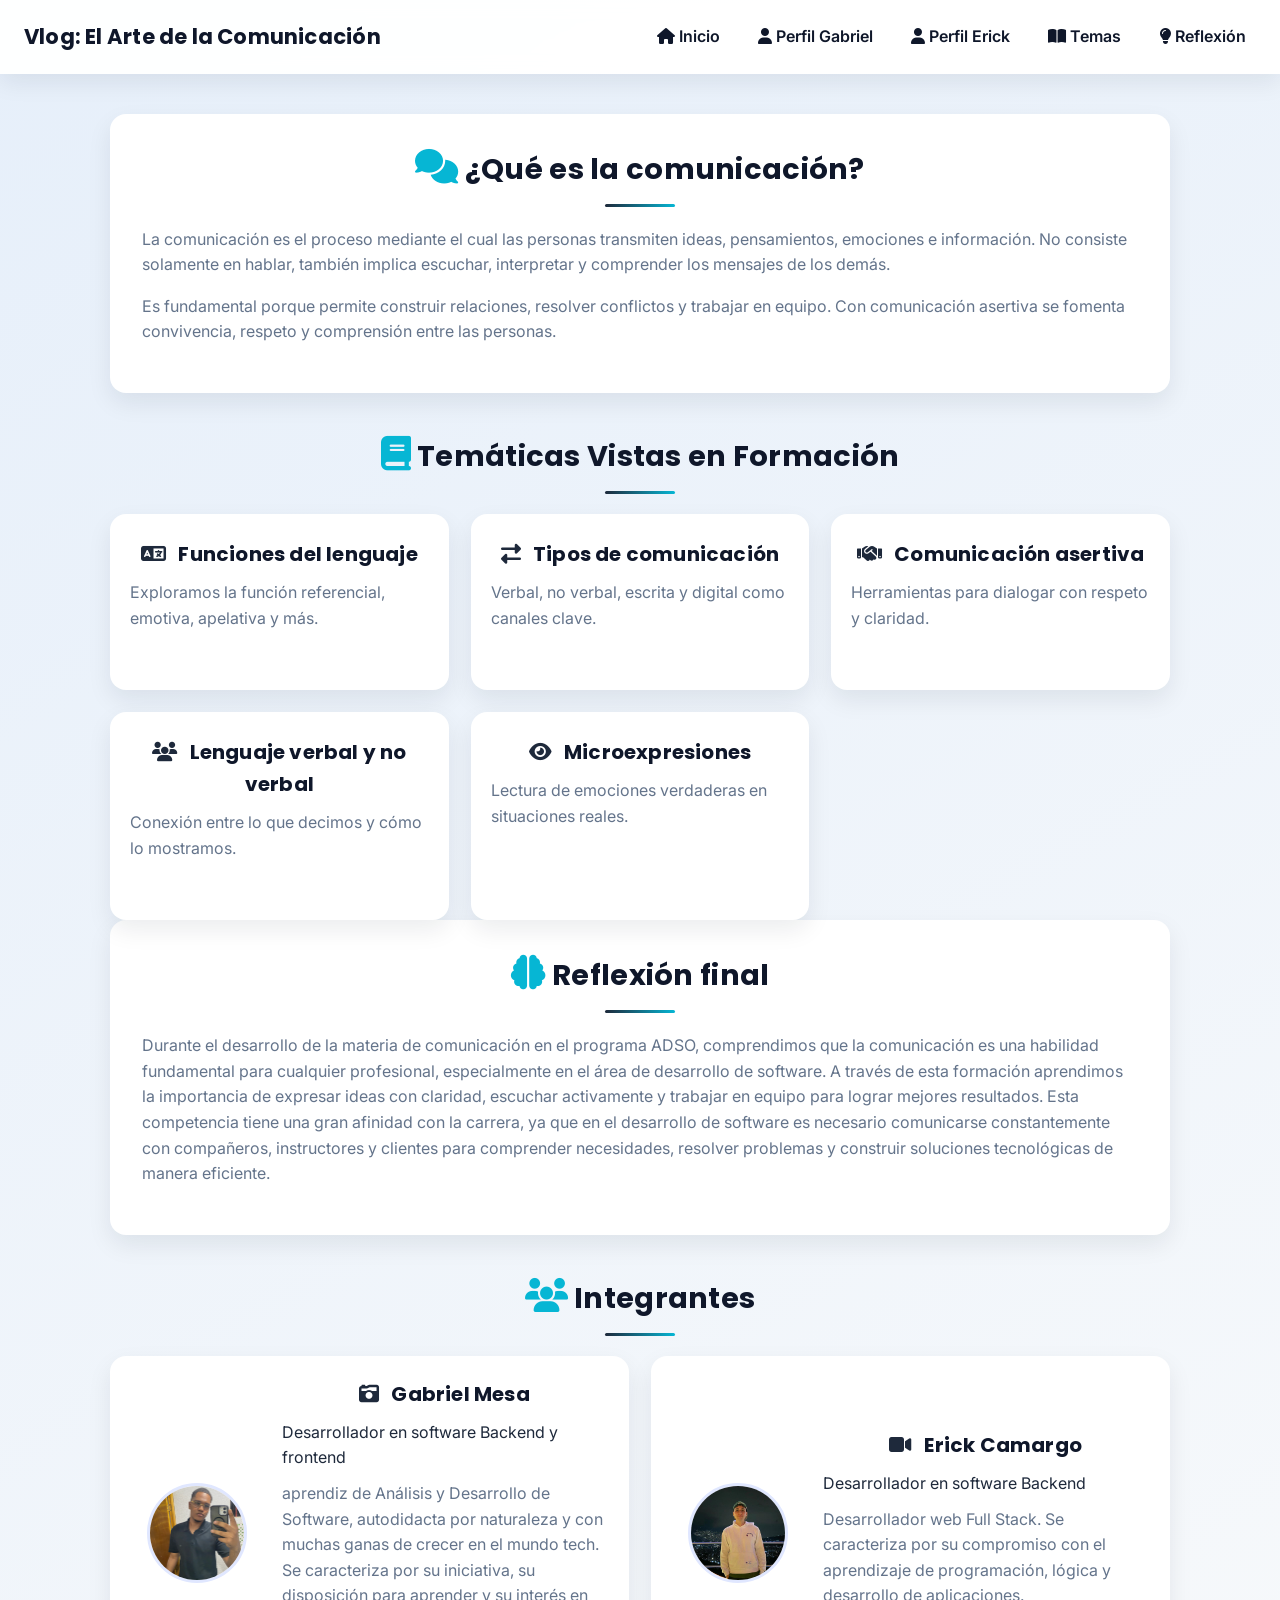
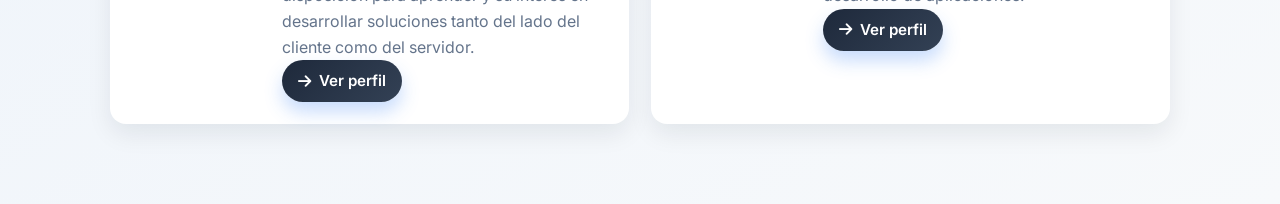
==== index.html @ c6891785 "Subida inicial del proyecto" ====
<!DOCTYPE html>
<html lang="es">

<head>
  <meta charset="UTF-8" />
  <meta name="viewport" content="width=device-width, initial-scale=1.0" />
  <title>Vlog - El Arte de la Comunicación</title>
  <link rel="stylesheet" href="https://cdnjs.cloudflare.com/ajax/libs/font-awesome/6.5.0/css/all.min.css" integrity="sha512-1VJm5kJHVw8+LL+1ZiowH++4df5uVBXxEehumOhv1Vd4iRAHWY8MklND6U9G5mcbaiYpJZwciMJw7Z4xJbeyrg==" crossorigin="anonymous" referrerpolicy="no-referrer" />
  <link rel="stylesheet" href="style.css" />
</head>

<body>
  <header>
    <h1>Vlog: El Arte de la Comunicación</h1>
    <div class="menu-icon" onclick="toggleMenu()">☰</div>
    <nav id="menu">
      <a href="index.html"><i class="fas fa-home"></i> Inicio</a>
      <a href="gabriel.html"><i class="fas fa-user"></i> Perfil Gabriel</a>
      <a href="erick.html"><i class="fas fa-user"></i> Perfil Erick</a>
      <a href="#temas"><i class="fas fa-book-open"></i> Temas</a>
      <a href="#reto"><i class="fas fa-lightbulb"></i> Reflexión</a>
    </nav>
  </header>
  <div id="menuOverlay" class="menu-overlay" onclick="closeMenu()" hidden></div>

  <main>
    <section class="section intro" id="intro">
      <article class="section-card">
        <h2 class="section-title"><i class="fas fa-comments"></i> ¿Qué es la comunicación?</h2>
        <p>
          La comunicación es el proceso mediante el cual las personas transmiten ideas,
          pensamientos, emociones e información. No consiste solamente en hablar,
          también implica escuchar, interpretar y comprender los mensajes de los demás.
        </p>
        <p>
          Es fundamental porque permite construir relaciones, resolver conflictos y
          trabajar en equipo. Con comunicación asertiva se fomenta convivencia, respeto
          y comprensión entre las personas.
        </p>
      </article>
    </section>

    <section class="section" id="temas">
      <h2 class="section-title"><i class="fas fa-book"></i> Temáticas Vistas en Formación</h2>
      <div class="grid-3">
        <article class="card">
          <h3><i class="fas fa-language"></i> Funciones del lenguaje</h3>
          <p class="text">Exploramos la función referencial, emotiva, apelativa y más.</p>
        </article>
        <article class="card">
          <h3><i class="fas fa-exchange-alt"></i> Tipos de comunicación</h3>
          <p class="text">Verbal, no verbal, escrita y digital como canales clave.</p>
        </article>
        <article class="card">
          <h3><i class="fas fa-handshake"></i> Comunicación asertiva</h3>
          <p class="text">Herramientas para dialogar con respeto y claridad.</p>
        </article>
        <article class="card">
          <h3><i class="fas fa-users"></i> Lenguaje verbal y no verbal</h3>
          <p class="text">Conexión entre lo que decimos y cómo lo mostramos.</p>
        </article>
        <article class="card">
          <h3><i class="fas fa-eye"></i> Microexpresiones</h3>
          <p class="text">Lectura de emociones verdaderas en situaciones reales.</p>
        </article>
      </div>
    </section>

    <section class="section" id="reto">
      <article class="section-card">
        <h2 class="section-title"><i class="fas fa-brain"></i> Reflexión final</h2>
        <p>
          Durante el desarrollo de la materia de comunicación en el programa ADSO, comprendimos que la comunicación es una habilidad fundamental para cualquier profesional, especialmente en el área de desarrollo de software. A través de esta formación aprendimos la importancia de expresar ideas con claridad, escuchar activamente y trabajar en equipo para lograr mejores resultados. Esta competencia tiene una gran afinidad con la carrera, ya que en el desarrollo de software es necesario comunicarse constantemente con compañeros, instructores y clientes para comprender necesidades, resolver problemas y construir soluciones tecnológicas de manera eficiente.   
        </p>
      </article>
    </section>

    <section class="section" id="integrantes">
      <h2 class="section-title"><i class="fas fa-users"></i> Integrantes</h2>
      <div class="grid-3">
        <article class="card profile-card">
          <img src="gabriel.jpg" alt="Gabriel Mesa" />
          <div class="info">
            <h3><i class="fas fa-camera-retro"></i> Gabriel Mesa</h3>
            <p class="role">Desarrollador en software Backend y frontend</p>
            <p>aprendiz de Análisis y Desarrollo de Software, autodidacta por naturaleza y con muchas ganas de crecer en el mundo tech. Se caracteriza por su iniciativa, su disposición para aprender y su interés en desarrollar soluciones tanto del lado del cliente como del servidor.</p>
            <a href="gabriel.html" class="cta"><i class="fas fa-arrow-right"></i> Ver perfil</a>
          </div>
        </article>

        <article class="card profile-card">
          <img src="erick.jpeg" alt="Erick Camargo" />
          <div class="info">
            <h3><i class="fas fa-video"></i> Erick Camargo</h3>
            <p class="role">Desarrollador en software Backend</p>
            <p>Desarrollador web Full Stack. Se caracteriza por su compromiso con el aprendizaje de programación, lógica y desarrollo de aplicaciones.</p>
            <a href="erick.html" class="cta"><i class="fas fa-arrow-right"></i> Ver perfil</a>
          </div>
        </article>
      </div>
    </section>
  </main>

  <script src="script.js"></script>
</body>

</html>
---- style.css ----
/* Fuente global profesional */
@import url('https://fonts.googleapis.com/css2?family=Inter:wght@400;500;600;700&family=Poppins:wght@400;500;600;700&display=swap');

:root {
  --bg: #f8fafc;
  --panel: #ffffff;
  --dark: #0f172a;
  --muted: #64748b;
  --primary: #1e293b;
  --primary-2: #334155;
  --accent: #06b6d4;
  --shadow: 0 10px 25px rgba(15, 23, 42, 0.08);
  --radius: 16px;
}

* {
  box-sizing: border-box;
}

body {
  margin: 0;
  font-family: 'Inter', 'Segoe UI', sans-serif;
  background: linear-gradient(150deg, #e6effa 0%, #f7f9fb 100%);
  color: var(--dark);
  line-height: 1.6;
}

a {
  color: var(--primary);
  text-decoration: none;
}

h1, h2, h3, h4 {
  margin: 0 0 12px;
  font-family: 'Poppins', 'Segoe UI', sans-serif;
  text-align: center;
  letter-spacing: 0.01em;
  color: var(--dark);
}

h1 { font-size: clamp(1.7rem, 4vw, 2.2rem); }

h2 { font-size: clamp(1.45rem, 3.2vw, 1.8rem); }

h3 { font-size: clamp(1.2rem, 2.2vw, 1.5rem); }

.section-title i {
  color: var(--accent);
  font-size: 1.2em;
}

.card h3 i {
  color: var(--primary);
  margin-right: 8px;
}

.section-title::after {
  content: '';
  display: block;
  width: 70px;
  margin: 12px auto 0;
  height: 3px;
  background: linear-gradient(90deg, var(--primary), var(--accent));
  border-radius: 999px;
}

p {
  color: var(--muted);
  font-size: 1rem;
  margin: 0 0 1rem;
}

header {
  position: sticky;
  top: 0;
  z-index: 999;
  background: rgba(255, 255, 255, 0.96);
  backdrop-filter: blur(8px);
  box-shadow: 0 8px 24px rgba(16, 24, 40, 0.08);
  display: flex;
  align-items: center;
  justify-content: space-between;
  padding: 16px 24px;
}

header h1 {
  font-size: 1.32rem;
  font-weight: 700;
  margin: 0;
}

.menu-icon {
  font-size: 26px;
  cursor: pointer;
  display: none;
}

nav {
  display: flex;
  align-items: center;
  gap: 18px;
}

nav a {
  position: relative;
  padding: 8px 10px;
}

nav a::after {
  content: '';
  position: absolute;
  left: 0;
  bottom: -6px;
  width: 0;
  height: 2px;
  background: var(--primary);
  transition: width .25s;
}

nav a:hover::after {
  width: 100%;
}


nav a {
  font-weight: 600;
  color: var(--dark);
}

main {
  max-width: 1100px;
  margin: 0 auto;
  padding: 40px 20px 80px;
}

.section-card {
  background: var(--panel);
  border-radius: var(--radius);
  box-shadow: var(--shadow);
  padding: 32px;
  margin-bottom: 40px;
  transition: transform .28s ease, box-shadow .28s ease;
}

.section-card:hover {
  transform: translateY(-2px);
  box-shadow: 0 14px 32px rgba(15, 23, 42, 0.12);
}

.section-title {
  margin-bottom: 20px;
}

.grid-3 {
  display: grid;
  grid-template-columns: repeat(auto-fit, minmax(250px, 1fr));
  gap: 22px;
}

.card {
  background: var(--panel);
  border-radius: var(--radius);
  box-shadow: var(--shadow);
  padding: 24px 20px;
  transition: transform .28s ease, box-shadow .28s ease;
}

.card:hover {
  transform: translateY(-4px);
  box-shadow: 0 16px 36px rgba(15, 23, 42, 0.18);
}

.card img {
  width: 100px;
  height: 100px;
  object-fit: cover;
  border-radius: 50%;
  margin: 0 auto 14px;
  display: block;
  border: 3px solid #e0e7ff;
}

.card h3 {
  margin: 0 0 10px;
  font-size: 1.25rem;
}

.card .subtitle {
  color: var(--primary);
  font-weight: 600;
  margin-bottom: 10px;
}

.card .text {
  color: var(--muted);
  margin-bottom: 14px;
  min-height: 72px;
}

.card .cta {
  display: inline-flex;
  align-items: center;
  justify-content: center;
  gap: 8px;
  padding: 9px 16px;
  border-radius: 999px;
  color: #fff;
  background: linear-gradient(135deg, var(--primary), var(--primary-2));
  font-weight: 600;
  font-size: 0.95rem;
  box-shadow: 0 10px 18px rgba(59, 130, 246, 0.28);
}

.profile-card {
  display: grid;
  grid-template-columns: 130px 1fr;
  gap: 20px;
  background: var(--panel);
  border-radius: var(--radius);
  box-shadow: var(--shadow);
  padding: 22px;
  align-items: center;
}

.profile-card .info h3 {
  font-size: 1.25rem;
}

.profile-card .info .role {
  color: var(--primary);
  margin-bottom: 10px;
}

.profile-card .info p {
  color: var(--muted);
  margin: 0;
}

.btn {
  margin-top: 14px;
  padding: 10px 20px;
  background: linear-gradient(135deg, #4f46e5, #6366f1);
  color: #fff;
  border: 0;
  border-radius: 999px;
  cursor: pointer;
  font-weight: 700;
  letter-spacing: 0.02em;
}

.btn-secondary {
  background: #f3f4f6;
  color: #1f2937;
  border: 1px solid #e5e7eb;
}

@media (max-width: 780px) {
  header { padding: 14px 16px; }
  .profile-card { grid-template-columns: 1fr; text-align: center; }
  .profile-card .info { text-align: center; }

  .menu-icon { display: block; }

  nav {
    position: absolute;
    top: 64px;
    right: 16px;
    left: 16px;
    background: var(--panel);
    border-radius: 12px;
    box-shadow: 0 12px 28px rgba(15, 23, 42, 0.22);
    flex-direction: column;
    gap: 0;
    width: auto;
    max-width: none;
    display: none;
    z-index: 1000;
    padding: 10px 0;
  }

  nav.open {
    display: flex;
  }

  nav a {
    padding: 14px 18px;
    border-bottom: 1px solid #eef2ff;
  }

  nav a:last-child {
    border-bottom: none;
  }

  .menu-overlay {
    position: fixed;
    inset: 0;
    background: rgba(0,0,0,0.32);
    z-index: 900;
  }
}
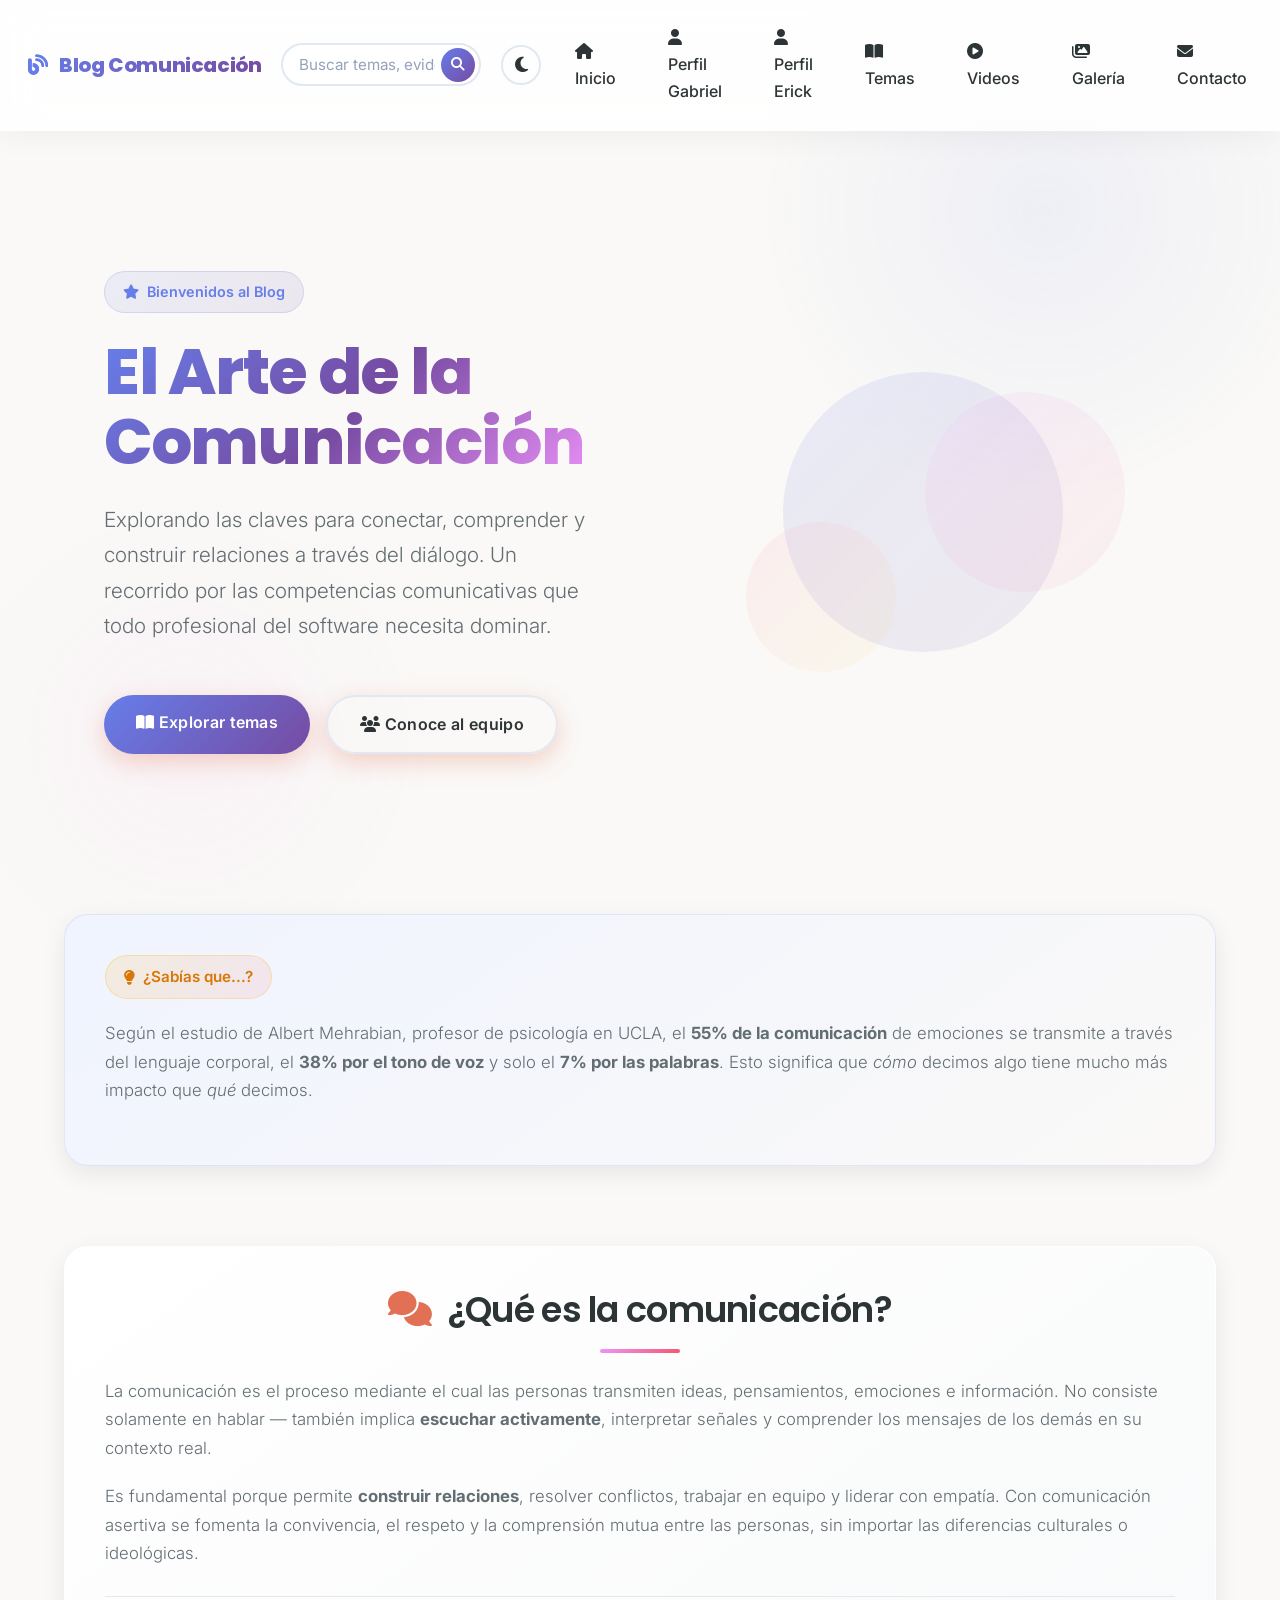
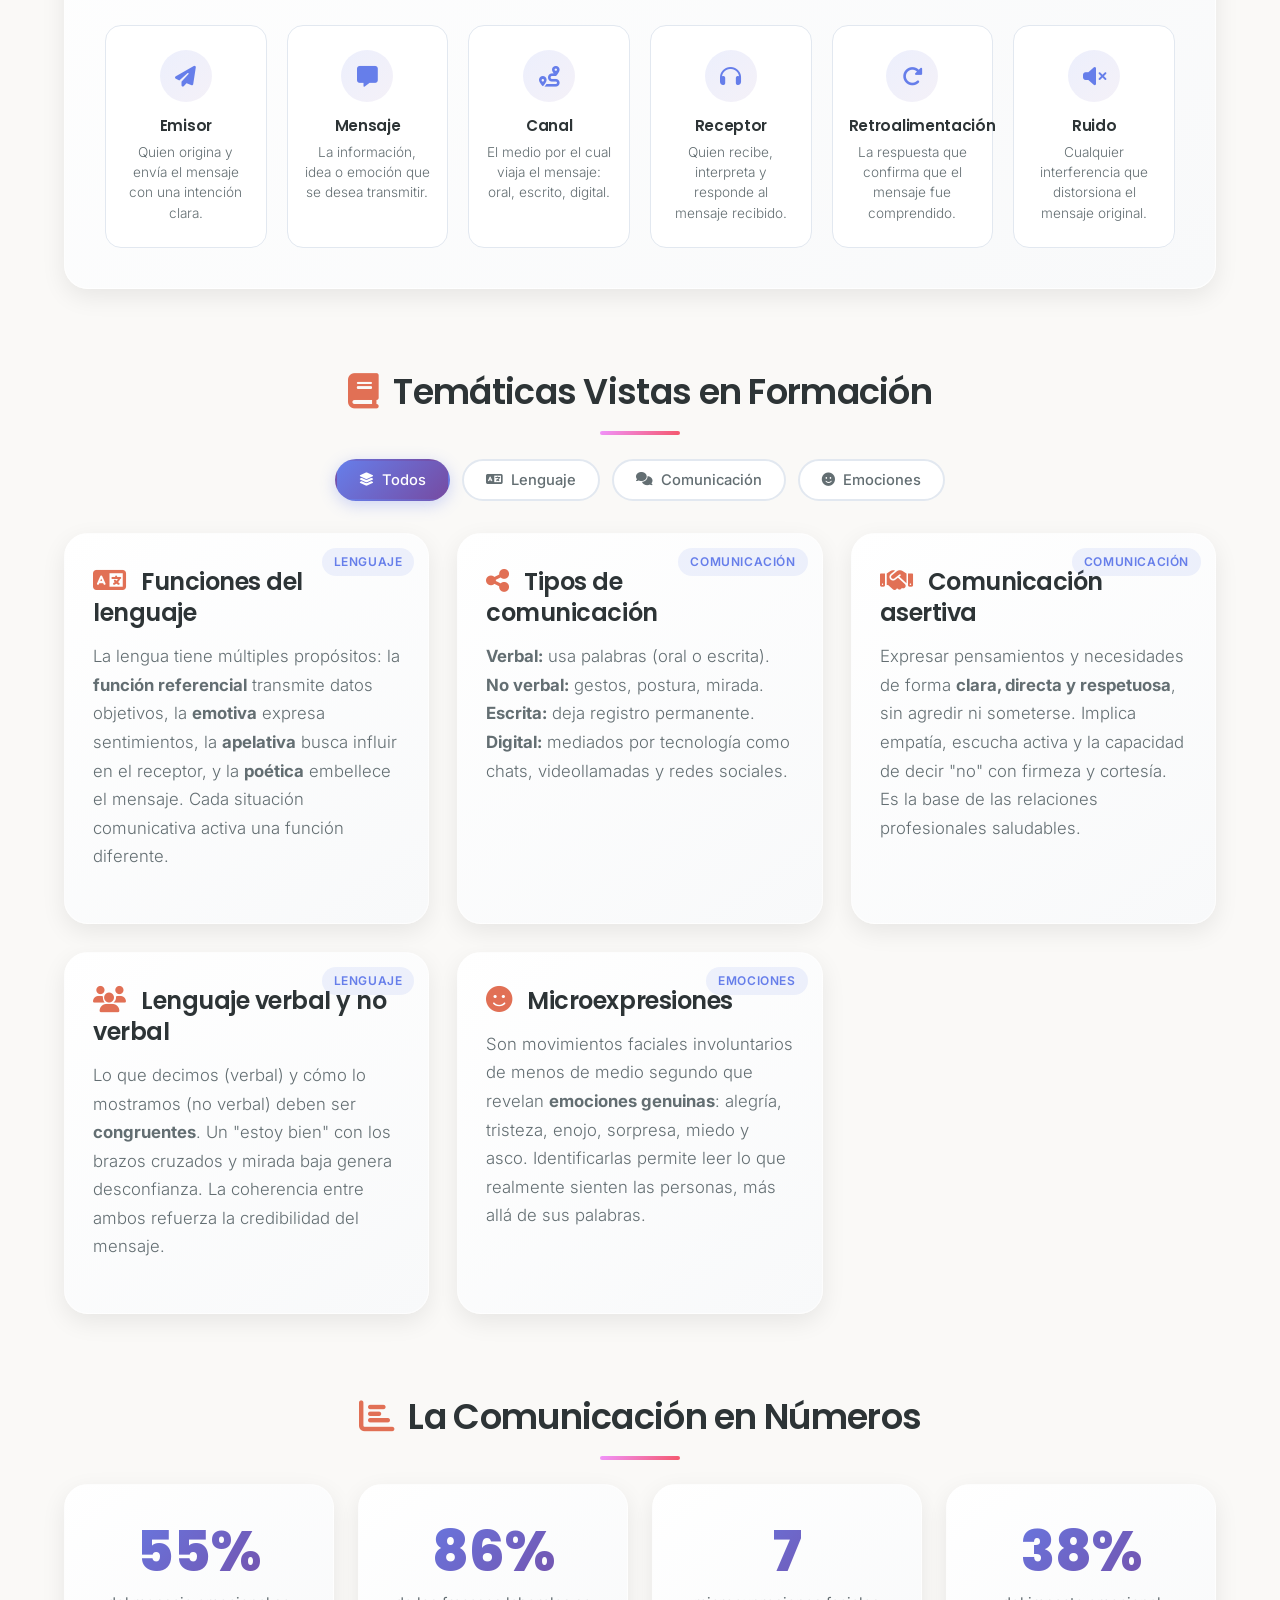
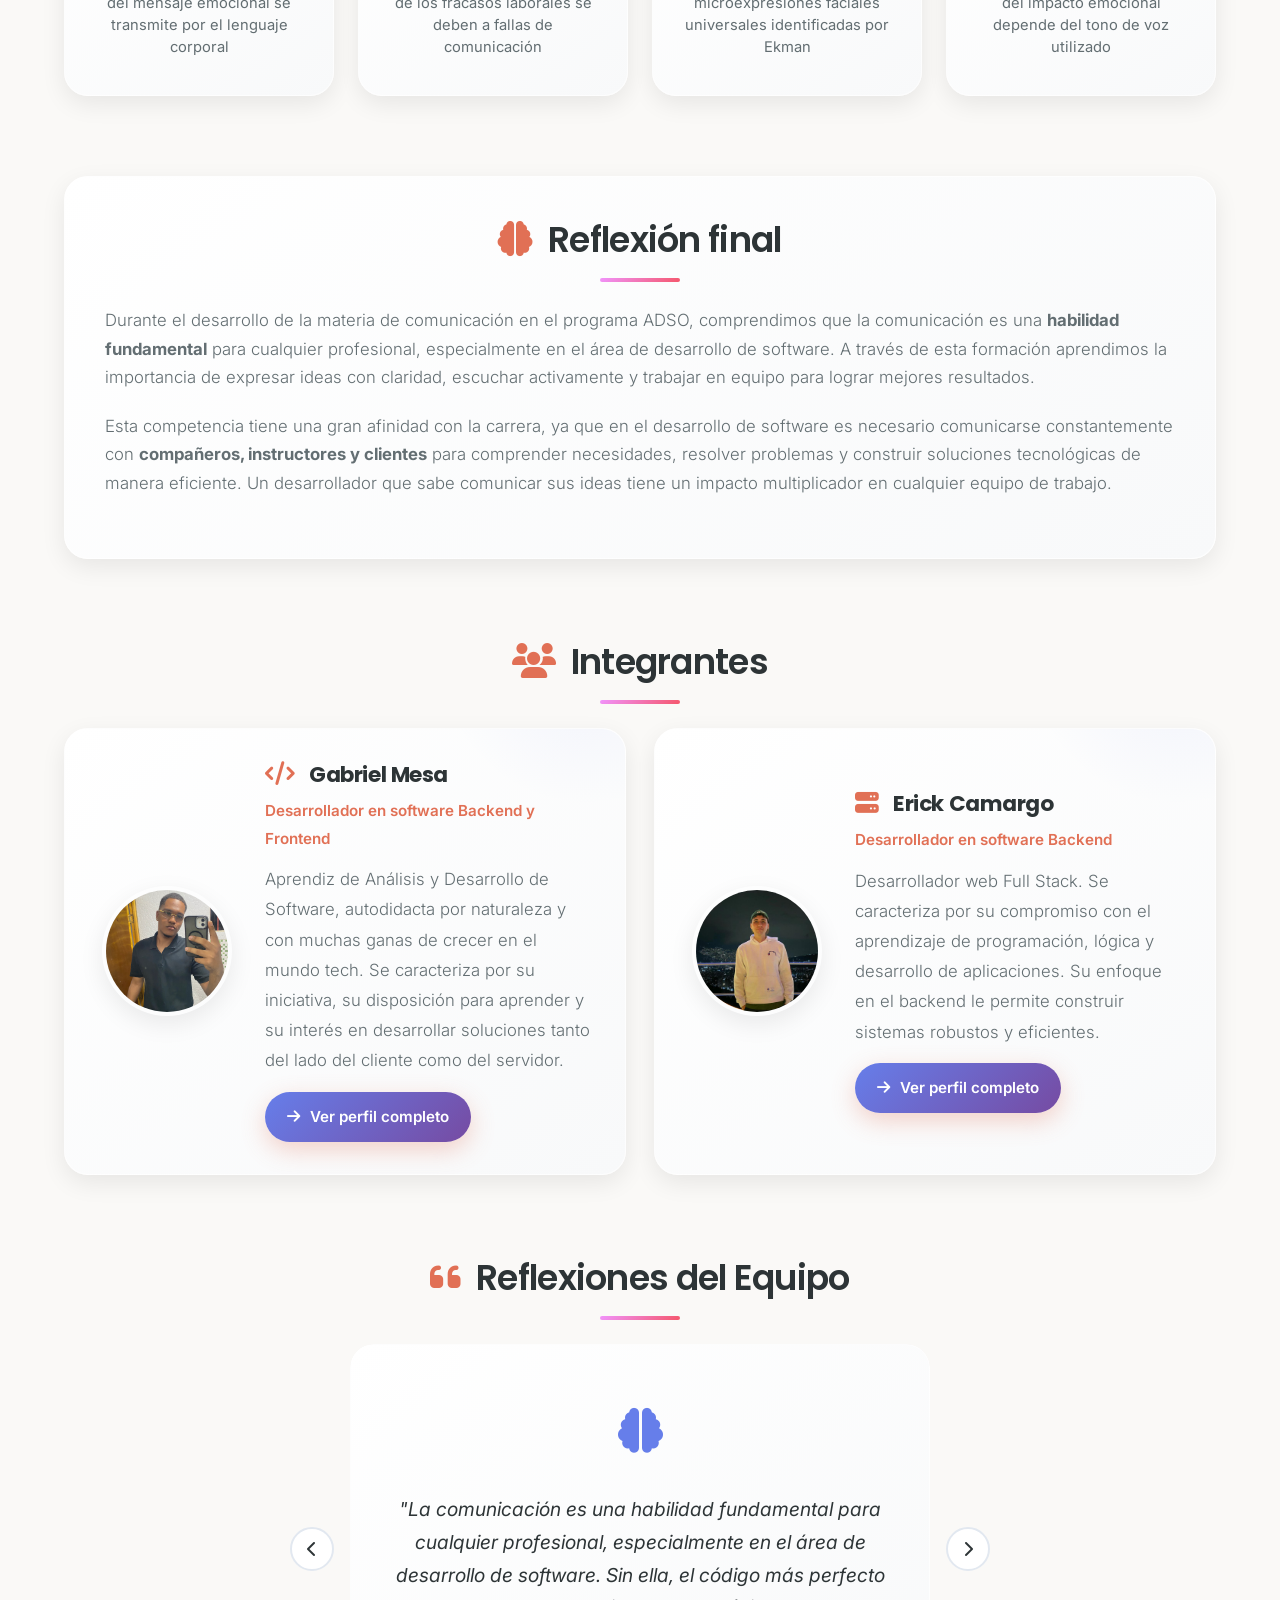
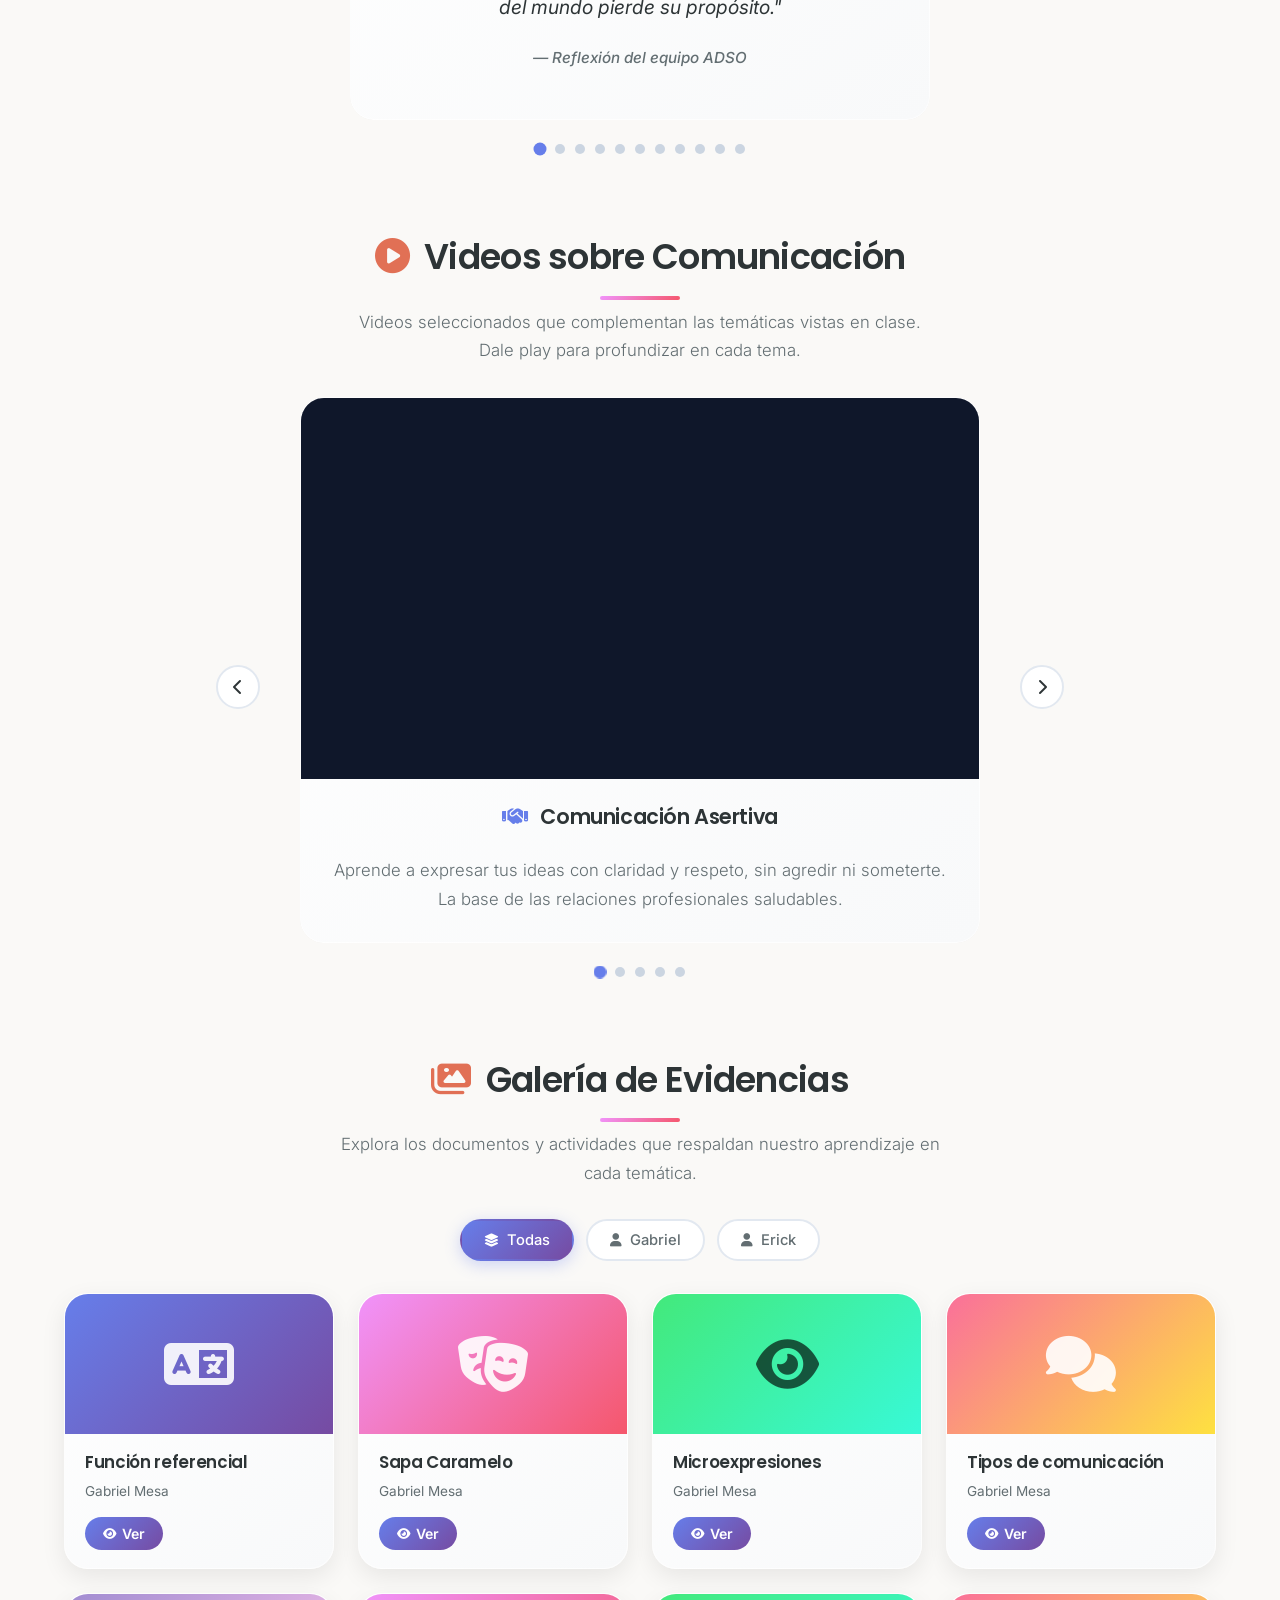
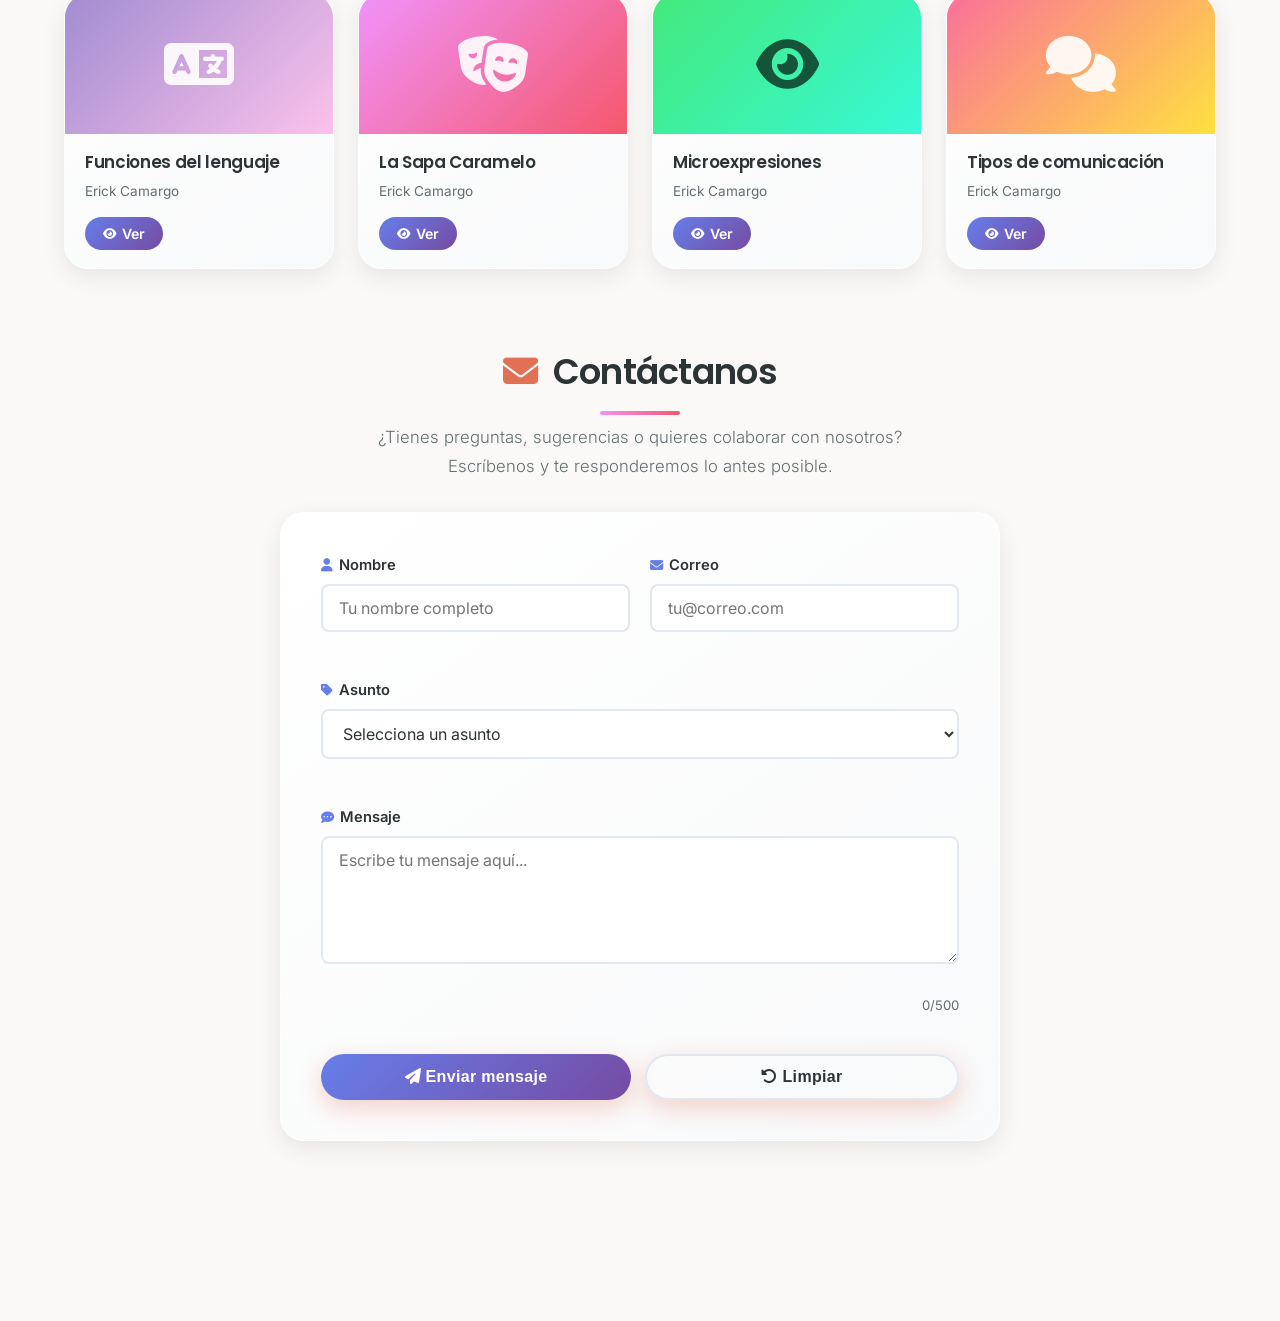
==== commit bc662c90: "Corregir rutas de PDFs sin espacios, ortografía de títulos e íconos Co-authored-by: Qwen-Coder <qwen" ====
--- a/index.html
+++ b/index.html
@@ -1,107 +1,522 @@
-<!DOCTYPE html>
-<html lang="es">
-
-<head>
-  <meta charset="UTF-8" />
-  <meta name="viewport" content="width=device-width, initial-scale=1.0" />
-  <title>Vlog - El Arte de la Comunicación</title>
-  <link rel="stylesheet" href="https://cdnjs.cloudflare.com/ajax/libs/font-awesome/6.5.0/css/all.min.css" integrity="sha512-1VJm5kJHVw8+LL+1ZiowH++4df5uVBXxEehumOhv1Vd4iRAHWY8MklND6U9G5mcbaiYpJZwciMJw7Z4xJbeyrg==" crossorigin="anonymous" referrerpolicy="no-referrer" />
-  <link rel="stylesheet" href="style.css" />
-</head>
-
-<body>
-  <header>
-    <h1>Vlog: El Arte de la Comunicación</h1>
-    <div class="menu-icon" onclick="toggleMenu()">☰</div>
-    <nav id="menu">
-      <a href="index.html"><i class="fas fa-home"></i> Inicio</a>
-      <a href="gabriel.html"><i class="fas fa-user"></i> Perfil Gabriel</a>
-      <a href="erick.html"><i class="fas fa-user"></i> Perfil Erick</a>
-      <a href="#temas"><i class="fas fa-book-open"></i> Temas</a>
-      <a href="#reto"><i class="fas fa-lightbulb"></i> Reflexión</a>
-    </nav>
-  </header>
-  <div id="menuOverlay" class="menu-overlay" onclick="closeMenu()" hidden></div>
-
-  <main>
-    <section class="section intro" id="intro">
-      <article class="section-card">
-        <h2 class="section-title"><i class="fas fa-comments"></i> ¿Qué es la comunicación?</h2>
-        <p>
-          La comunicación es el proceso mediante el cual las personas transmiten ideas,
-          pensamientos, emociones e información. No consiste solamente en hablar,
-          también implica escuchar, interpretar y comprender los mensajes de los demás.
-        </p>
-        <p>
-          Es fundamental porque permite construir relaciones, resolver conflictos y
-          trabajar en equipo. Con comunicación asertiva se fomenta convivencia, respeto
-          y comprensión entre las personas.
-        </p>
-      </article>
-    </section>
-
-    <section class="section" id="temas">
-      <h2 class="section-title"><i class="fas fa-book"></i> Temáticas Vistas en Formación</h2>
-      <div class="grid-3">
-        <article class="card">
-          <h3><i class="fas fa-language"></i> Funciones del lenguaje</h3>
-          <p class="text">Exploramos la función referencial, emotiva, apelativa y más.</p>
-        </article>
-        <article class="card">
-          <h3><i class="fas fa-exchange-alt"></i> Tipos de comunicación</h3>
-          <p class="text">Verbal, no verbal, escrita y digital como canales clave.</p>
-        </article>
-        <article class="card">
-          <h3><i class="fas fa-handshake"></i> Comunicación asertiva</h3>
-          <p class="text">Herramientas para dialogar con respeto y claridad.</p>
-        </article>
-        <article class="card">
-          <h3><i class="fas fa-users"></i> Lenguaje verbal y no verbal</h3>
-          <p class="text">Conexión entre lo que decimos y cómo lo mostramos.</p>
-        </article>
-        <article class="card">
-          <h3><i class="fas fa-eye"></i> Microexpresiones</h3>
-          <p class="text">Lectura de emociones verdaderas en situaciones reales.</p>
-        </article>
-      </div>
-    </section>
-
-    <section class="section" id="reto">
-      <article class="section-card">
-        <h2 class="section-title"><i class="fas fa-brain"></i> Reflexión final</h2>
-        <p>
-          Durante el desarrollo de la materia de comunicación en el programa ADSO, comprendimos que la comunicación es una habilidad fundamental para cualquier profesional, especialmente en el área de desarrollo de software. A través de esta formación aprendimos la importancia de expresar ideas con claridad, escuchar activamente y trabajar en equipo para lograr mejores resultados. Esta competencia tiene una gran afinidad con la carrera, ya que en el desarrollo de software es necesario comunicarse constantemente con compañeros, instructores y clientes para comprender necesidades, resolver problemas y construir soluciones tecnológicas de manera eficiente.   
-        </p>
-      </article>
-    </section>
-
-    <section class="section" id="integrantes">
-      <h2 class="section-title"><i class="fas fa-users"></i> Integrantes</h2>
-      <div class="grid-3">
-        <article class="card profile-card">
-          <img src="gabriel.jpg" alt="Gabriel Mesa" />
-          <div class="info">
-            <h3><i class="fas fa-camera-retro"></i> Gabriel Mesa</h3>
-            <p class="role">Desarrollador en software Backend y frontend</p>
-            <p>aprendiz de Análisis y Desarrollo de Software, autodidacta por naturaleza y con muchas ganas de crecer en el mundo tech. Se caracteriza por su iniciativa, su disposición para aprender y su interés en desarrollar soluciones tanto del lado del cliente como del servidor.</p>
-            <a href="gabriel.html" class="cta"><i class="fas fa-arrow-right"></i> Ver perfil</a>
-          </div>
-        </article>
-
-        <article class="card profile-card">
-          <img src="erick.jpeg" alt="Erick Camargo" />
-          <div class="info">
-            <h3><i class="fas fa-video"></i> Erick Camargo</h3>
-            <p class="role">Desarrollador en software Backend</p>
-            <p>Desarrollador web Full Stack. Se caracteriza por su compromiso con el aprendizaje de programación, lógica y desarrollo de aplicaciones.</p>
-            <a href="erick.html" class="cta"><i class="fas fa-arrow-right"></i> Ver perfil</a>
-          </div>
-        </article>
-      </div>
-    </section>
-  </main>
-
-  <script src="script.js"></script>
-</body>
-
-</html>+<!DOCTYPE html>
+<html lang="es">
+
+<head>
+  <meta charset="UTF-8" />
+  <meta name="viewport" content="width=device-width, initial-scale=1.0" />
+  <title>Blog - El Arte de la Comunicación</title>
+  <link rel="stylesheet" href="https://cdnjs.cloudflare.com/ajax/libs/font-awesome/6.5.0/css/all.min.css" />
+  <link rel="stylesheet" href="style.css" />
+</head>
+
+<body>
+  <header>
+    <div class="header-left">
+      <h1><i class="fas fa-blog"></i> Blog Comunicación</h1>
+    </div>
+    <div class="search-container">
+      <input type="text" id="searchInput" class="search-input" placeholder="Buscar temas, evidencias..." autocomplete="off" />
+      <button class="search-btn" onclick="performSearch()" aria-label="Buscar"><i class="fas fa-magnifying-glass"></i></button>
+      <div id="searchResults" class="search-results" hidden></div>
+    </div>
+    <div class="header-actions">
+      <button id="themeToggle" class="theme-toggle" aria-label="Cambiar tema" title="Modo oscuro/claro">
+        <i class="fas fa-moon"></i>
+      </button>
+      <div class="menu-icon" onclick="toggleMenu()" aria-label="Menú"><i class="fas fa-bars"></i></div>
+    </div>
+    <nav id="menu">
+      <a href="index.html"><i class="fas fa-home"></i> Inicio</a>
+      <a href="gabriel.html"><i class="fas fa-user"></i> Perfil Gabriel</a>
+      <a href="erick.html"><i class="fas fa-user"></i> Perfil Erick</a>
+      <a href="#temas"><i class="fas fa-book-open"></i> Temas</a>
+      <a href="#videos"><i class="fas fa-play-circle"></i> Videos</a>
+      <a href="#galeria"><i class="fas fa-images"></i> Galería</a>
+      <a href="#contacto"><i class="fas fa-envelope"></i> Contacto</a>
+    </nav>
+  </header>
+  <div id="menuOverlay" class="menu-overlay" onclick="closeMenu()" hidden></div>
+
+  <!-- Indicador de progreso de scroll -->
+  <div id="scrollProgress" class="scroll-progress"></div>
+
+  <main>
+    <!-- HERO SECTION -->
+    <section class="hero" id="intro">
+      <div class="hero-content">
+        <span class="hero-badge"><i class="fas fa-star"></i> Bienvenidos al Blog</span>
+        <h1 class="hero-title">El Arte de la Comunicación</h1>
+        <p class="hero-subtitle">
+          Explorando las claves para conectar, comprender y construir relaciones a través del diálogo. Un recorrido por las competencias comunicativas que todo profesional del software necesita dominar.
+        </p>
+        <div class="hero-actions">
+          <a href="#temas" class="btn btn-primary"><i class="fas fa-book-open"></i> Explorar temas</a>
+          <a href="#integrantes" class="btn btn-secondary"><i class="fas fa-users"></i> Conoce al equipo</a>
+        </div>
+      </div>
+      <div class="hero-visual">
+        <div class="hero-circle hero-circle--1"></div>
+        <div class="hero-circle hero-circle--2"></div>
+        <div class="hero-circle hero-circle--3"></div>
+      </div>
+    </section>
+
+    <!-- DATO CURIOSO -->
+    <section class="section" id="dato-curioso">
+      <article class="section-card highlight-card">
+        <div class="highlight-badge"><i class="fas fa-lightbulb"></i> ¿Sabías que...?</div>
+        <p>
+          Según el estudio de Albert Mehrabian, profesor de psicología en UCLA, el <strong>55% de la comunicación</strong> de emociones se transmite a través del lenguaje corporal, el <strong>38% por el tono de voz</strong> y solo el <strong>7% por las palabras</strong>. Esto significa que <em>cómo</em> decimos algo tiene mucho más impacto que <em>qué</em> decimos.
+        </p>
+      </article>
+    </section>
+
+    <!-- ¿QUÉ ES LA COMUNICACIÓN? -->
+    <section class="section intro" id="que-es">
+      <article class="section-card">
+        <h2 class="section-title"><i class="fas fa-comments"></i> ¿Qué es la comunicación?</h2>
+        <p>
+          La comunicación es el proceso mediante el cual las personas transmiten ideas, pensamientos, emociones e información. No consiste solamente en hablar — también implica <strong>escuchar activamente</strong>, interpretar señales y comprender los mensajes de los demás en su contexto real.
+        </p>
+        <p>
+          Es fundamental porque permite <strong>construir relaciones</strong>, resolver conflictos, trabajar en equipo y liderar con empatía. Con comunicación asertiva se fomenta la convivencia, el respeto y la comprensión mutua entre las personas, sin importar las diferencias culturales o ideológicas.
+        </p>
+        <div class="info-grid">
+          <div class="info-item">
+            <div class="info-icon"><i class="fas fa-paper-plane"></i></div>
+            <h4>Emisor</h4>
+            <p>Quien origina y envía el mensaje con una intención clara.</p>
+          </div>
+          <div class="info-item">
+            <div class="info-icon"><i class="fas fa-message"></i></div>
+            <h4>Mensaje</h4>
+            <p>La información, idea o emoción que se desea transmitir.</p>
+          </div>
+          <div class="info-item">
+            <div class="info-icon"><i class="fas fa-route"></i></div>
+            <h4>Canal</h4>
+            <p>El medio por el cual viaja el mensaje: oral, escrito, digital.</p>
+          </div>
+          <div class="info-item">
+            <div class="info-icon"><i class="fas fa-headphones"></i></div>
+            <h4>Receptor</h4>
+            <p>Quien recibe, interpreta y responde al mensaje recibido.</p>
+          </div>
+          <div class="info-item">
+            <div class="info-icon"><i class="fas fa-rotate-right"></i></div>
+            <h4>Retroalimentación</h4>
+            <p>La respuesta que confirma que el mensaje fue comprendido.</p>
+          </div>
+          <div class="info-item">
+            <div class="info-icon"><i class="fas fa-volume-xmark"></i></div>
+            <h4>Ruido</h4>
+            <p>Cualquier interferencia que distorsiona el mensaje original.</p>
+          </div>
+        </div>
+      </article>
+    </section>
+
+    <!-- TEMÁTICAS CON FILTROS -->
+    <section class="section" id="temas">
+      <h2 class="section-title"><i class="fas fa-book"></i> Temáticas Vistas en Formación</h2>
+
+      <!-- Filtros por categoría -->
+      <div class="filter-bar">
+        <button class="filter-btn active" data-filter="all"><i class="fas fa-layer-group"></i> Todos</button>
+        <button class="filter-btn" data-filter="lenguaje"><i class="fas fa-language"></i> Lenguaje</button>
+        <button class="filter-btn" data-filter="comunicacion"><i class="fas fa-comments"></i> Comunicación</button>
+        <button class="filter-btn" data-filter="emociones"><i class="fas fa-face-smile"></i> Emociones</button>
+      </div>
+
+      <div class="grid-3" id="temasGrid">
+        <article class="card filterable" data-category="lenguaje">
+          <span class="card-tag">Lenguaje</span>
+          <h3><i class="fas fa-language"></i> Funciones del lenguaje</h3>
+          <p class="text">La lengua tiene múltiples propósitos: la <strong>función referencial</strong> transmite datos objetivos, la <strong>emotiva</strong> expresa sentimientos, la <strong>apelativa</strong> busca influir en el receptor, y la <strong>poética</strong> embellece el mensaje. Cada situación comunicativa activa una función diferente.</p>
+        </article>
+        <article class="card filterable" data-category="comunicacion">
+          <span class="card-tag">Comunicación</span>
+          <h3><i class="fas fa-share-nodes"></i> Tipos de comunicación</h3>
+          <p class="text"><strong>Verbal:</strong> usa palabras (oral o escrita). <strong>No verbal:</strong> gestos, postura, mirada. <strong>Escrita:</strong> deja registro permanente. <strong>Digital:</strong> mediados por tecnología como chats, videollamadas y redes sociales.</p>
+        </article>
+        <article class="card filterable" data-category="comunicacion">
+          <span class="card-tag">Comunicación</span>
+          <h3><i class="fas fa-handshake"></i> Comunicación asertiva</h3>
+          <p class="text">Expresar pensamientos y necesidades de forma <strong>clara, directa y respetuosa</strong>, sin agredir ni someterse. Implica empatía, escucha activa y la capacidad de decir "no" con firmeza y cortesía. Es la base de las relaciones profesionales saludables.</p>
+        </article>
+        <article class="card filterable" data-category="lenguaje">
+          <span class="card-tag">Lenguaje</span>
+          <h3><i class="fas fa-users"></i> Lenguaje verbal y no verbal</h3>
+          <p class="text">Lo que decimos (verbal) y cómo lo mostramos (no verbal) deben ser <strong>congruentes</strong>. Un "estoy bien" con los brazos cruzados y mirada baja genera desconfianza. La coherencia entre ambos refuerza la credibilidad del mensaje.</p>
+        </article>
+        <article class="card filterable" data-category="emociones">
+          <span class="card-tag">Emociones</span>
+          <h3><i class="fas fa-face-smile"></i> Microexpresiones</h3>
+          <p class="text">Son movimientos faciales involuntarios de menos de medio segundo que revelan <strong>emociones genuinas</strong>: alegría, tristeza, enojo, sorpresa, miedo y asco. Identificarlas permite leer lo que realmente sienten las personas, más allá de sus palabras.</p>
+        </article>
+      </div>
+      <div id="noFilterResults" class="no-results" hidden>
+        <i class="fas fa-magnifying-glass"></i>
+        <p>No se encontraron temas con este filtro.</p>
+      </div>
+    </section>
+
+    <!-- ESTADÍSTICAS -->
+    <section class="section" id="stats">
+      <h2 class="section-title"><i class="fas fa-chart-bar"></i> La Comunicación en Números</h2>
+      <div class="stats-grid">
+        <div class="stat-card">
+          <div class="stat-number">55%</div>
+          <div class="stat-label">del mensaje emocional se transmite por el lenguaje corporal</div>
+        </div>
+        <div class="stat-card">
+          <div class="stat-number">86%</div>
+          <div class="stat-label">de los fracasos laborales se deben a fallas de comunicación</div>
+        </div>
+        <div class="stat-card">
+          <div class="stat-number">7</div>
+          <div class="stat-label">microexpresiones faciales universales identificadas por Ekman</div>
+        </div>
+        <div class="stat-card">
+          <div class="stat-number">38%</div>
+          <div class="stat-label">del impacto emocional depende del tono de voz utilizado</div>
+        </div>
+      </div>
+    </section>
+
+    <!-- REFLEXIÓN FINAL -->
+    <section class="section" id="reto">
+      <article class="section-card">
+        <h2 class="section-title"><i class="fas fa-brain"></i> Reflexión final</h2>
+        <p>
+          Durante el desarrollo de la materia de comunicación en el programa ADSO, comprendimos que la comunicación es una <strong>habilidad fundamental</strong> para cualquier profesional, especialmente en el área de desarrollo de software. A través de esta formación aprendimos la importancia de expresar ideas con claridad, escuchar activamente y trabajar en equipo para lograr mejores resultados.
+        </p>
+        <p>
+          Esta competencia tiene una gran afinidad con la carrera, ya que en el desarrollo de software es necesario comunicarse constantemente con <strong>compañeros, instructores y clientes</strong> para comprender necesidades, resolver problemas y construir soluciones tecnológicas de manera eficiente. Un desarrollador que sabe comunicar sus ideas tiene un impacto multiplicador en cualquier equipo de trabajo.
+        </p>
+      </article>
+    </section>
+
+    <!-- INTEGRANTES -->
+    <section class="section" id="integrantes">
+      <h2 class="section-title"><i class="fas fa-users"></i> Integrantes</h2>
+      <div class="grid-3">
+        <article class="card profile-card">
+          <img src="gabriel.jpg" alt="Gabriel Mesa" />
+          <div class="info">
+            <h3><i class="fas fa-code"></i> Gabriel Mesa</h3>
+            <p class="role">Desarrollador en software Backend y Frontend</p>
+            <p>Aprendiz de Análisis y Desarrollo de Software, autodidacta por naturaleza y con muchas ganas de crecer en el mundo tech. Se caracteriza por su iniciativa, su disposición para aprender y su interés en desarrollar soluciones tanto del lado del cliente como del servidor.</p>
+            <a href="gabriel.html" class="cta"><i class="fas fa-arrow-right"></i> Ver perfil completo</a>
+          </div>
+        </article>
+
+        <article class="card profile-card">
+          <img src="erick.jpeg" alt="Erick Camargo" />
+          <div class="info">
+            <h3><i class="fas fa-server"></i> Erick Camargo</h3>
+            <p class="role">Desarrollador en software Backend</p>
+            <p>Desarrollador web Full Stack. Se caracteriza por su compromiso con el aprendizaje de programación, lógica y desarrollo de aplicaciones. Su enfoque en el backend le permite construir sistemas robustos y eficientes.</p>
+            <a href="erick.html" class="cta"><i class="fas fa-arrow-right"></i> Ver perfil completo</a>
+          </div>
+        </article>
+      </div>
+    </section>
+
+    <!-- CARRUSEL DE REFLEXIONES -->
+    <section class="section" id="carrusel-section">
+      <h2 class="section-title"><i class="fas fa-quote-left"></i> Reflexiones del Equipo</h2>
+      <div class="carousel-container">
+        <div class="carousel-track" id="carouselTrack">
+          <!-- Slide 1 -->
+          <div class="carousel-slide active">
+            <div class="carousel-card">
+              <div class="carousel-icon"><i class="fas fa-brain"></i></div>
+              <blockquote>"La comunicación es una habilidad fundamental para cualquier profesional, especialmente en el área de desarrollo de software. Sin ella, el código más perfecto del mundo pierde su propósito."</blockquote>
+              <cite>— Reflexión del equipo ADSO</cite>
+            </div>
+          </div>
+          <!-- Slide 2 -->
+          <div class="carousel-slide">
+            <div class="carousel-card">
+              <div class="carousel-icon"><i class="fas fa-comments"></i></div>
+              <blockquote>"No solo se trata de hablar, sino también de saber escuchar, interpretar mensajes y expresar ideas con respeto y claridad. La escucha activa es el superpoder más subestimado."</blockquote>
+              <cite>— Sobre comunicación efectiva</cite>
+            </div>
+          </div>
+          <!-- Slide 3 -->
+          <div class="carousel-slide">
+            <div class="carousel-card">
+              <div class="carousel-icon"><i class="fas fa-handshake"></i></div>
+              <blockquote>"Expresar ideas con claridad, escuchar activamente y trabajar en equipo no es opcional: es la base para lograr mejores resultados en cualquier proyecto profesional."</blockquote>
+              <cite>— Comunicación asertiva</cite>
+            </div>
+          </div>
+          <!-- Slide 4 -->
+          <div class="carousel-slide">
+            <div class="carousel-card">
+              <div class="carousel-icon"><i class="fas fa-face-smile"></i></div>
+              <blockquote>"Las microexpresiones revelan emociones verdaderas. Aprender a leerlas nos ayuda a comprender mejor a los demás, incluso cuando dicen 'estoy bien' pero su rostro cuenta otra historia."</blockquote>
+              <cite>— Lenguaje no verbal</cite>
+            </div>
+          </div>
+          <!-- Slide 5 -->
+          <div class="carousel-slide">
+            <div class="carousel-card">
+              <div class="carousel-icon"><i class="fas fa-rocket"></i></div>
+              <blockquote>"En el desarrollo de software es necesario comunicarse constantemente con compañeros, instructores y clientes. Un equipo que se entiende bien construye mejores soluciones."</blockquote>
+              <cite>— Comunicación en tech</cite>
+            </div>
+          </div>
+          <!-- Slide 6 -->
+          <div class="carousel-slide">
+            <div class="carousel-card">
+              <div class="carousel-icon"><i class="fas fa-bullseye"></i></div>
+              <blockquote>"Comunicar bien no es un talento natural, es una habilidad que se entrena. Cada reunión, cada email y cada presentación es una oportunidad para mejorar."</blockquote>
+              <cite>— Crecimiento profesional</cite>
+            </div>
+          </div>
+        </div>
+        <button class="carousel-btn carousel-btn--prev" onclick="carouselPrev()" aria-label="Anterior"><i class="fas fa-chevron-left"></i></button>
+        <button class="carousel-btn carousel-btn--next" onclick="carouselNext()" aria-label="Siguiente"><i class="fas fa-chevron-right"></i></button>
+        <div class="carousel-dots" id="carouselDots"></div>
+      </div>
+    </section>
+
+    <!-- CARRUSEL DE VIDEOS -->
+    <section class="section" id="videos">
+      <h2 class="section-title"><i class="fas fa-play-circle"></i> Videos sobre Comunicación</h2>
+      <p class="text-center">Videos seleccionados que complementan las temáticas vistas en clase. Dale play para profundizar en cada tema.</p>
+      <div class="carousel-container video-carousel">
+        <div class="carousel-track" id="videoCarouselTrack">
+          <!-- Video 1 -->
+          <div class="carousel-slide vslide active">
+            <div class="carousel-card video-card">
+              <div class="video-wrapper">
+                <iframe src="https://www.youtube.com/embed/ZgmSfdE2y-s" title="Comunicación Asertiva" allowfullscreen loading="lazy"></iframe>
+              </div>
+              <h3><i class="fas fa-handshake"></i> Comunicación Asertiva</h3>
+              <p class="text">Aprende a expresar tus ideas con claridad y respeto, sin agredir ni someterte. La base de las relaciones profesionales saludables.</p>
+            </div>
+          </div>
+          <!-- Video 2 -->
+          <div class="carousel-slide vslide">
+            <div class="carousel-card video-card">
+              <div class="video-wrapper">
+                <iframe src="https://www.youtube.com/embed/_M6ThnQMZuI" title="Microexpresiones" allowfullscreen loading="lazy"></iframe>
+              </div>
+              <h3><i class="fas fa-face-smile"></i> Microexpresiones</h3>
+              <p class="text">Descubre cómo las expresiones faciales involuntarias de medio segundo revelan lo que realmente sienten las personas.</p>
+            </div>
+          </div>
+          <!-- Video 3 -->
+          <div class="carousel-slide vslide">
+            <div class="carousel-card video-card">
+              <div class="video-wrapper">
+                <iframe src="https://www.youtube.com/embed/a2EnTf5NISo" title="Funciones del Lenguaje" allowfullscreen loading="lazy"></iframe>
+              </div>
+              <h3><i class="fas fa-language"></i> Funciones del Lenguaje</h3>
+              <p class="text">Explora las diferentes funciones del lenguaje: referencial, emotiva, apelativa y poética, con ejemplos prácticos.</p>
+            </div>
+          </div>
+          <!-- Video 4 -->
+          <div class="carousel-slide vslide">
+            <div class="carousel-card video-card">
+              <div class="video-wrapper">
+                <iframe src="https://www.youtube.com/embed/EIK-Ot6tkfU" title="Tipos de Comunicación" allowfullscreen loading="lazy"></iframe>
+              </div>
+              <h3><i class="fas fa-share-nodes"></i> Tipos de Comunicación</h3>
+              <p class="text">Verbal, no verbal, escrita y digital: conoce los canales de comunicación y cuándo usar cada uno.</p>
+            </div>
+          </div>
+          <!-- Video 5 -->
+          <div class="carousel-slide vslide">
+            <div class="carousel-card video-card">
+              <div class="video-wrapper">
+                <iframe src="https://www.youtube.com/embed/Bw4ZLVTarSA" title="Lenguaje No Verbal" allowfullscreen loading="lazy"></iframe>
+              </div>
+              <h3><i class="fas fa-users"></i> Lenguaje No Verbal</h3>
+              <p class="text">El 55% de la comunicación emocional es corporal. Aprende a leer gestos, posturas y señales del cuerpo.</p>
+            </div>
+          </div>
+        </div>
+        <button class="carousel-btn vcarousel-btn vcarousel-btn--prev" onclick="videoCarouselPrev()" aria-label="Anterior"><i class="fas fa-chevron-left"></i></button>
+        <button class="carousel-btn vcarousel-btn vcarousel-btn--next" onclick="videoCarouselNext()" aria-label="Siguiente"><i class="fas fa-chevron-right"></i></button>
+        <div class="carousel-dots" id="videoCarouselDots"></div>
+      </div>
+    </section>
+
+    <!-- GALERÍA DE EVIDENCIAS -->
+    <section class="section" id="galeria">
+      <h2 class="section-title"><i class="fas fa-images"></i> Galería de Evidencias</h2>
+      <p class="text-center">Explora los documentos y actividades que respaldan nuestro aprendizaje en cada temática.</p>
+      <div class="filter-bar">
+        <button class="filter-btn active" data-gallery="all"><i class="fas fa-layer-group"></i> Todas</button>
+        <button class="filter-btn" data-gallery="gabriel"><i class="fas fa-user"></i> Gabriel</button>
+        <button class="filter-btn" data-gallery="erick"><i class="fas fa-user"></i> Erick</button>
+      </div>
+      <div class="gallery-grid" id="galleryGrid">
+        <!-- Evidencias Gabriel -->
+        <div class="gallery-item filterable-gallery" data-author="gabriel" data-title="Función referencial" data-pdf="pdfs_de_gabriel/funcion_referencial.pdf">
+          <div class="gallery-thumb gallery-thumb--referencial">
+            <i class="fas fa-language"></i>
+          </div>
+          <div class="gallery-info">
+            <h4>Función referencial</h4>
+            <span class="gallery-author">Gabriel Mesa</span>
+            <button class="gallery-btn" onclick="openPdfModal('pdfs_de_gabriel/funcion_referencial.pdf', 'Función referencial')"><i class="fas fa-eye"></i> Ver</button>
+          </div>
+        </div>
+
+        <div class="gallery-item filterable-gallery" data-author="gabriel" data-title="Sapa Caramelo" data-pdf="pdfs_de_gabriel/sapa_caramelo.pdf">
+          <div class="gallery-thumb gallery-thumb--masks">
+            <i class="fas fa-masks-theater"></i>
+          </div>
+          <div class="gallery-info">
+            <h4>Sapa Caramelo</h4>
+            <span class="gallery-author">Gabriel Mesa</span>
+            <button class="gallery-btn" onclick="openPdfModal('pdfs_de_gabriel/sapa_caramelo.pdf', 'Sapa Caramelo')"><i class="fas fa-eye"></i> Ver</button>
+          </div>
+        </div>
+
+        <div class="gallery-item filterable-gallery" data-author="gabriel" data-title="Microexpresiones" data-pdf="pdfs_de_gabriel/microexpresiones.pdf">
+          <div class="gallery-thumb gallery-thumb--micro">
+            <i class="fas fa-eye"></i>
+          </div>
+          <div class="gallery-info">
+            <h4>Microexpresiones</h4>
+            <span class="gallery-author">Gabriel Mesa</span>
+            <button class="gallery-btn" onclick="openPdfModal('pdfs_de_gabriel/microexpresiones.pdf', 'Microexpresiones')"><i class="fas fa-eye"></i> Ver</button>
+          </div>
+        </div>
+
+        <div class="gallery-item filterable-gallery" data-author="gabriel" data-title="Tipos de comunicación" data-pdf="pdfs_de_gabriel/tipos_comunicacion.pdf">
+          <div class="gallery-thumb gallery-thumb--tipos">
+            <i class="fas fa-comments"></i>
+          </div>
+          <div class="gallery-info">
+            <h4>Tipos de comunicación</h4>
+            <span class="gallery-author">Gabriel Mesa</span>
+            <button class="gallery-btn" onclick="openPdfModal('pdfs_de_gabriel/tipos_comunicacion.pdf', 'Tipos de comunicación')"><i class="fas fa-eye"></i> Ver</button>
+          </div>
+        </div>
+
+        <!-- Evidencias Erick -->
+        <div class="gallery-item filterable-gallery" data-author="erick" data-title="Funciones del lenguaje" data-pdf="pdfs_de_erick/funciones_del_lenguaje.pdf">
+          <div class="gallery-thumb gallery-thumb--lenguaje">
+            <i class="fas fa-language"></i>
+          </div>
+          <div class="gallery-info">
+            <h4>Funciones del lenguaje</h4>
+            <span class="gallery-author">Erick Camargo</span>
+            <button class="gallery-btn" onclick="openPdfModal('pdfs_de_erick/funciones_del_lenguaje.pdf', 'Funciones del lenguaje')"><i class="fas fa-eye"></i> Ver</button>
+          </div>
+        </div>
+
+        <div class="gallery-item filterable-gallery" data-author="erick" data-title="La Sapa Caramelo" data-pdf="pdfs_de_erick/la_sapa_caramelo.pdf">
+          <div class="gallery-thumb gallery-thumb--masks">
+            <i class="fas fa-masks-theater"></i>
+          </div>
+          <div class="gallery-info">
+            <h4>La Sapa Caramelo</h4>
+            <span class="gallery-author">Erick Camargo</span>
+            <button class="gallery-btn" onclick="openPdfModal('pdfs_de_erick/la_sapa_caramelo.pdf', 'La Sapa Caramelo')"><i class="fas fa-eye"></i> Ver</button>
+          </div>
+        </div>
+
+        <div class="gallery-item filterable-gallery" data-author="erick" data-title="Microexpresiones" data-pdf="pdfs_de_erick/microexpresiones.pdf">
+          <div class="gallery-thumb gallery-thumb--micro">
+            <i class="fas fa-eye"></i>
+          </div>
+          <div class="gallery-info">
+            <h4>Microexpresiones</h4>
+            <span class="gallery-author">Erick Camargo</span>
+            <button class="gallery-btn" onclick="openPdfModal('pdfs_de_erick/microexpresiones.pdf', 'Microexpresiones')"><i class="fas fa-eye"></i> Ver</button>
+          </div>
+        </div>
+
+        <div class="gallery-item filterable-gallery" data-author="erick" data-title="Tipos de comunicación" data-pdf="pdfs_de_erick/tipos_de_comunicacion.pdf">
+          <div class="gallery-thumb gallery-thumb--tipos">
+            <i class="fas fa-comments"></i>
+          </div>
+          <div class="gallery-info">
+            <h4>Tipos de comunicación</h4>
+            <span class="gallery-author">Erick Camargo</span>
+            <button class="gallery-btn" onclick="openPdfModal('pdfs_de_erick/tipos_de_comunicacion.pdf', 'Tipos de comunicación')"><i class="fas fa-eye"></i> Ver</button>
+          </div>
+        </div>
+      </div>
+      <div id="noGalleryResults" class="no-results" hidden>
+        <i class="fas fa-images"></i>
+        <p>No se encontraron evidencias para este filtro.</p>
+      </div>
+    </section>
+
+    <!-- FORMULARIO DE CONTACTO -->
+    <section class="section" id="contacto">
+      <h2 class="section-title"><i class="fas fa-envelope"></i> Contáctanos</h2>
+      <p class="text-center">¿Tienes preguntas, sugerencias o quieres colaborar con nosotros? Escríbenos y te responderemos lo antes posible.</p>
+      <article class="section-card contact-card">
+        <form id="contactForm" class="contact-form" novalidate>
+          <div class="form-row">
+            <div class="form-group">
+              <label for="contactName"><i class="fas fa-user"></i> Nombre</label>
+              <input type="text" id="contactName" name="name" placeholder="Tu nombre completo" required />
+              <span class="form-error" id="nameError"></span>
+            </div>
+            <div class="form-group">
+              <label for="contactEmail"><i class="fas fa-envelope"></i> Correo</label>
+              <input type="email" id="contactEmail" name="email" placeholder="tu@correo.com" required />
+              <span class="form-error" id="emailError"></span>
+            </div>
+          </div>
+          <div class="form-group">
+            <label for="contactSubject"><i class="fas fa-tag"></i> Asunto</label>
+            <select id="contactSubject" name="subject" required>
+              <option value="">Selecciona un asunto</option>
+              <option value="consulta">Consulta general</option>
+              <option value="evidencia">Sobre las evidencias</option>
+              <option value="colaboracion">Propuesta de colaboración</option>
+              <option value="otro">Otro</option>
+            </select>
+            <span class="form-error" id="subjectError"></span>
+          </div>
+          <div class="form-group">
+            <label for="contactMessage"><i class="fas fa-comment-dots"></i> Mensaje</label>
+            <textarea id="contactMessage" name="message" rows="5" placeholder="Escribe tu mensaje aquí..." required></textarea>
+            <span class="form-error" id="messageError"></span>
+            <span class="char-count"><span id="charCount">0</span>/500</span>
+          </div>
+          <div class="form-actions">
+            <button type="submit" class="btn btn-primary" id="submitBtn"><i class="fas fa-paper-plane"></i> Enviar mensaje</button>
+            <button type="reset" class="btn btn-secondary" onclick="resetForm()"><i class="fas fa-rotate-left"></i> Limpiar</button>
+          </div>
+          <div id="formStatus" class="form-status" hidden></div>
+        </form>
+      </article>
+    </section>
+  </main>
+
+  <!-- Botón volver arriba -->
+  <button id="backToTop" class="back-to-top" aria-label="Volver arriba" title="Volver al inicio">
+    <i class="fas fa-arrow-up"></i>
+  </button>
+
+  <!-- MODAL PDF -->
+  <div id="pdfModal" class="modal" hidden>
+    <div class="modal-content">
+      <div class="modal-header">
+        <h3 id="modalTitle"><i class="fas fa-file-pdf"></i> <span></span></h3>
+        <button class="modal-close" onclick="closePdfModal()" aria-label="Cerrar"><i class="fas fa-xmark"></i></button>
+      </div>
+      <div class="modal-body">
+        <iframe id="pdfFrame" src="" title="Visor PDF"></iframe>
+        <p class="modal-fallback">Si no puedes ver el PDF, <a id="pdfLink" href="#" target="_blank">haz clic aquí para abrirlo</a>.</p>
+      </div>
+    </div>
+  </div>
+
+  <script src="script.js"></script>
+</body>
+
+</html>
--- a/style.css
+++ b/style.css
@@ -1,301 +1,2608 @@
-/* Fuente global profesional */
-@import url('https://fonts.googleapis.com/css2?family=Inter:wght@400;500;600;700&family=Poppins:wght@400;500;600;700&display=swap');
-
-:root {
-  --bg: #f8fafc;
-  --panel: #ffffff;
-  --dark: #0f172a;
-  --muted: #64748b;
-  --primary: #1e293b;
-  --primary-2: #334155;
-  --accent: #06b6d4;
-  --shadow: 0 10px 25px rgba(15, 23, 42, 0.08);
-  --radius: 16px;
-}
-
-* {
-  box-sizing: border-box;
-}
-
-body {
-  margin: 0;
-  font-family: 'Inter', 'Segoe UI', sans-serif;
-  background: linear-gradient(150deg, #e6effa 0%, #f7f9fb 100%);
-  color: var(--dark);
-  line-height: 1.6;
-}
-
-a {
-  color: var(--primary);
-  text-decoration: none;
-}
-
-h1, h2, h3, h4 {
-  margin: 0 0 12px;
-  font-family: 'Poppins', 'Segoe UI', sans-serif;
-  text-align: center;
-  letter-spacing: 0.01em;
-  color: var(--dark);
-}
-
-h1 { font-size: clamp(1.7rem, 4vw, 2.2rem); }
-
-h2 { font-size: clamp(1.45rem, 3.2vw, 1.8rem); }
-
-h3 { font-size: clamp(1.2rem, 2.2vw, 1.5rem); }
-
-.section-title i {
-  color: var(--accent);
-  font-size: 1.2em;
-}
-
-.card h3 i {
-  color: var(--primary);
-  margin-right: 8px;
-}
-
-.section-title::after {
-  content: '';
-  display: block;
-  width: 70px;
-  margin: 12px auto 0;
-  height: 3px;
-  background: linear-gradient(90deg, var(--primary), var(--accent));
-  border-radius: 999px;
-}
-
-p {
-  color: var(--muted);
-  font-size: 1rem;
-  margin: 0 0 1rem;
-}
-
-header {
-  position: sticky;
-  top: 0;
-  z-index: 999;
-  background: rgba(255, 255, 255, 0.96);
-  backdrop-filter: blur(8px);
-  box-shadow: 0 8px 24px rgba(16, 24, 40, 0.08);
-  display: flex;
-  align-items: center;
-  justify-content: space-between;
-  padding: 16px 24px;
-}
-
-header h1 {
-  font-size: 1.32rem;
-  font-weight: 700;
-  margin: 0;
-}
-
-.menu-icon {
-  font-size: 26px;
-  cursor: pointer;
-  display: none;
-}
-
-nav {
-  display: flex;
-  align-items: center;
-  gap: 18px;
-}
-
-nav a {
-  position: relative;
-  padding: 8px 10px;
-}
-
-nav a::after {
-  content: '';
-  position: absolute;
-  left: 0;
-  bottom: -6px;
-  width: 0;
-  height: 2px;
-  background: var(--primary);
-  transition: width .25s;
-}
-
-nav a:hover::after {
-  width: 100%;
-}
-
-
-nav a {
-  font-weight: 600;
-  color: var(--dark);
-}
-
-main {
-  max-width: 1100px;
-  margin: 0 auto;
-  padding: 40px 20px 80px;
-}
-
-.section-card {
-  background: var(--panel);
-  border-radius: var(--radius);
-  box-shadow: var(--shadow);
-  padding: 32px;
-  margin-bottom: 40px;
-  transition: transform .28s ease, box-shadow .28s ease;
-}
-
-.section-card:hover {
-  transform: translateY(-2px);
-  box-shadow: 0 14px 32px rgba(15, 23, 42, 0.12);
-}
-
-.section-title {
-  margin-bottom: 20px;
-}
-
-.grid-3 {
-  display: grid;
-  grid-template-columns: repeat(auto-fit, minmax(250px, 1fr));
-  gap: 22px;
-}
-
-.card {
-  background: var(--panel);
-  border-radius: var(--radius);
-  box-shadow: var(--shadow);
-  padding: 24px 20px;
-  transition: transform .28s ease, box-shadow .28s ease;
-}
-
-.card:hover {
-  transform: translateY(-4px);
-  box-shadow: 0 16px 36px rgba(15, 23, 42, 0.18);
-}
-
-.card img {
-  width: 100px;
-  height: 100px;
-  object-fit: cover;
-  border-radius: 50%;
-  margin: 0 auto 14px;
-  display: block;
-  border: 3px solid #e0e7ff;
-}
-
-.card h3 {
-  margin: 0 0 10px;
-  font-size: 1.25rem;
-}
-
-.card .subtitle {
-  color: var(--primary);
-  font-weight: 600;
-  margin-bottom: 10px;
-}
-
-.card .text {
-  color: var(--muted);
-  margin-bottom: 14px;
-  min-height: 72px;
-}
-
-.card .cta {
-  display: inline-flex;
-  align-items: center;
-  justify-content: center;
-  gap: 8px;
-  padding: 9px 16px;
-  border-radius: 999px;
-  color: #fff;
-  background: linear-gradient(135deg, var(--primary), var(--primary-2));
-  font-weight: 600;
-  font-size: 0.95rem;
-  box-shadow: 0 10px 18px rgba(59, 130, 246, 0.28);
-}
-
-.profile-card {
-  display: grid;
-  grid-template-columns: 130px 1fr;
-  gap: 20px;
-  background: var(--panel);
-  border-radius: var(--radius);
-  box-shadow: var(--shadow);
-  padding: 22px;
-  align-items: center;
-}
-
-.profile-card .info h3 {
-  font-size: 1.25rem;
-}
-
-.profile-card .info .role {
-  color: var(--primary);
-  margin-bottom: 10px;
-}
-
-.profile-card .info p {
-  color: var(--muted);
-  margin: 0;
-}
-
-.btn {
-  margin-top: 14px;
-  padding: 10px 20px;
-  background: linear-gradient(135deg, #4f46e5, #6366f1);
-  color: #fff;
-  border: 0;
-  border-radius: 999px;
-  cursor: pointer;
-  font-weight: 700;
-  letter-spacing: 0.02em;
-}
-
-.btn-secondary {
-  background: #f3f4f6;
-  color: #1f2937;
-  border: 1px solid #e5e7eb;
-}
-
-@media (max-width: 780px) {
-  header { padding: 14px 16px; }
-  .profile-card { grid-template-columns: 1fr; text-align: center; }
-  .profile-card .info { text-align: center; }
-
-  .menu-icon { display: block; }
-
-  nav {
-    position: absolute;
-    top: 64px;
-    right: 16px;
-    left: 16px;
-    background: var(--panel);
-    border-radius: 12px;
-    box-shadow: 0 12px 28px rgba(15, 23, 42, 0.22);
-    flex-direction: column;
-    gap: 0;
-    width: auto;
-    max-width: none;
-    display: none;
-    z-index: 1000;
-    padding: 10px 0;
-  }
-
-  nav.open {
-    display: flex;
-  }
-
-  nav a {
-    padding: 14px 18px;
-    border-bottom: 1px solid #eef2ff;
-  }
-
-  nav a:last-child {
-    border-bottom: none;
-  }
-
-  .menu-overlay {
-    position: fixed;
-    inset: 0;
-    background: rgba(0,0,0,0.32);
-    z-index: 900;
-  }
-}
-
+/* ============================================
+   Blog Comunicación - Diseño Atrapante
+   ============================================ */
+
+@import url('https://fonts.googleapis.com/css2?family=Inter:wght@300;400;500;600;700&family=Poppins:wght@300;400;500;600;700;800&display=swap');
+
+:root {
+  /* Paleta sofisticada - tonos cálidos y profundos */
+  --bg-base: #faf9f7;
+  --panel: #ffffff;
+  --panel-alt: #fefaf6;
+  
+  /* Colores principales */
+  --primary: #2d3436;
+  --primary-light: #636e72;
+  --accent: #e17055;
+  --accent-2: #fdcb6e;
+  --accent-3: #00b894;
+  --accent-4: #6c5ce7;
+  
+  /* Gradientes */
+  --gradient-hero: linear-gradient(135deg, #667eea 0%, #764ba2 100%);
+  --gradient-warm: linear-gradient(135deg, #f093fb 0%, #f5576c 100%);
+  --gradient-sunset: linear-gradient(135deg, #fa709a 0%, #fee140 100%);
+  --gradient-ocean: linear-gradient(135deg, #2af598 0%, #009efd 100%);
+  --gradient-card: linear-gradient(145deg, #ffffff 0%, #f8f9fa 100%);
+  --gradient-cta: linear-gradient(135deg, #667eea 0%, #764ba2 100%);
+  
+  /* Sombras refinadas */
+  --shadow-sm: 0 2px 8px rgba(0, 0, 0, 0.04);
+  --shadow-md: 0 8px 24px rgba(0, 0, 0, 0.08);
+  --shadow-lg: 0 16px 48px rgba(0, 0, 0, 0.12);
+  --shadow-glow: 0 8px 32px rgba(102, 126, 234, 0.25);
+  --shadow-accent: 0 8px 24px rgba(225, 112, 85, 0.3);
+  
+  /* Bordes */
+  --radius-sm: 8px;
+  --radius: 16px;
+  --radius-lg: 24px;
+  --radius-xl: 32px;
+  
+  /* Transiciones */
+  --transition: all 0.3s cubic-bezier(0.4, 0, 0.2, 1);
+  --transition-slow: all 0.5s cubic-bezier(0.4, 0, 0.2, 1);
+}
+
+* {
+  box-sizing: border-box;
+  margin: 0;
+  padding: 0;
+}
+
+html {
+  scroll-behavior: smooth;
+}
+
+body {
+  font-family: 'Inter', -apple-system, BlinkMacSystemFont, 'Segoe UI', sans-serif;
+  background: var(--bg-base);
+  color: var(--primary);
+  line-height: 1.7;
+  overflow-x: hidden;
+  position: relative;
+}
+
+/* Fondo decorativo con formas geométricas */
+body::before {
+  content: '';
+  position: fixed;
+  top: -10%;
+  right: -5%;
+  width: 600px;
+  height: 600px;
+  background: radial-gradient(circle, rgba(102, 126, 234, 0.08) 0%, transparent 70%);
+  border-radius: 50%;
+  z-index: -1;
+  animation: float 20s ease-in-out infinite;
+}
+
+body::after {
+  content: '';
+  position: fixed;
+  bottom: -10%;
+  left: -5%;
+  width: 500px;
+  height: 500px;
+  background: radial-gradient(circle, rgba(240, 147, 251, 0.06) 0%, transparent 70%);
+  border-radius: 50%;
+  z-index: -1;
+  animation: float 25s ease-in-out infinite reverse;
+}
+
+@keyframes float {
+  0%, 100% { transform: translate(0, 0) scale(1); }
+  33% { transform: translate(30px, -30px) scale(1.05); }
+  66% { transform: translate(-20px, 20px) scale(0.95); }
+}
+
+/* Animaciones de entrada */
+@keyframes fadeInUp {
+  from {
+    opacity: 0;
+    transform: translateY(30px);
+  }
+  to {
+    opacity: 1;
+    transform: translateY(0);
+  }
+}
+
+@keyframes fadeIn {
+  from { opacity: 0; }
+  to { opacity: 1; }
+}
+
+@keyframes slideInLeft {
+  from {
+    opacity: 0;
+    transform: translateX(-50px);
+  }
+  to {
+    opacity: 1;
+    transform: translateX(0);
+  }
+}
+
+@keyframes pulse {
+  0%, 100% { transform: scale(1); }
+  50% { transform: scale(1.05); }
+}
+
+@keyframes shimmer {
+  0% { background-position: -1000px 0; }
+  100% { background-position: 1000px 0; }
+}
+
+a {
+  color: var(--accent);
+  text-decoration: none;
+  transition: var(--transition);
+}
+
+a:hover {
+  color: var(--accent-4);
+}
+
+/* Tipografía */
+h1, h2, h3, h4 {
+  margin: 0 0 16px;
+  font-family: 'Poppins', sans-serif;
+  font-weight: 600;
+  letter-spacing: -0.02em;
+  color: var(--primary);
+  line-height: 1.3;
+}
+
+h1 { 
+  font-size: clamp(2rem, 5vw, 3rem);
+  font-weight: 800;
+  background: var(--gradient-hero);
+  -webkit-background-clip: text;
+  -webkit-text-fill-color: transparent;
+  background-clip: text;
+}
+
+h2 { 
+  font-size: clamp(1.6rem, 3.5vw, 2.2rem);
+  text-align: center;
+}
+
+h3 { 
+  font-size: clamp(1.25rem, 2.5vw, 1.5rem);
+  text-align: left;
+}
+
+.section-title i {
+  color: var(--accent);
+  margin-right: 8px;
+}
+
+.section-title::after {
+  content: '';
+  display: block;
+  width: 80px;
+  margin: 16px auto 0;
+  height: 4px;
+  background: var(--gradient-warm);
+  border-radius: 999px;
+}
+
+p {
+  color: var(--primary-light);
+  font-size: 1.05rem;
+  margin: 0 0 1.25rem;
+  font-weight: 300;
+}
+
+/* ============================================
+   HEADER - Glassmorphism Premium
+   ============================================ */
+header {
+  position: sticky;
+  top: 0;
+  z-index: 999;
+  background: rgba(255, 255, 255, 0.85);
+  backdrop-filter: blur(20px) saturate(180%);
+  -webkit-backdrop-filter: blur(20px) saturate(180%);
+  box-shadow: 0 4px 30px rgba(0, 0, 0, 0.05);
+  border-bottom: 1px solid rgba(255, 255, 255, 0.3);
+  display: flex;
+  align-items: center;
+  justify-content: space-between;
+  padding: 14px 28px;
+  gap: 20px;
+  transition: var(--transition);
+}
+
+.header-left h1 {
+  font-size: 1.25rem;
+  margin: 0;
+  background: var(--gradient-hero);
+  -webkit-background-clip: text;
+  -webkit-text-fill-color: transparent;
+  background-clip: text;
+  white-space: nowrap;
+}
+
+.header-left h1 i {
+  margin-right: 8px;
+  -webkit-text-fill-color: #667eea;
+}
+
+.menu-icon {
+  font-size: 28px;
+  cursor: pointer;
+  display: none;
+  padding: 8px;
+  border-radius: var(--radius-sm);
+  transition: var(--transition);
+}
+
+.menu-icon:hover {
+  background: rgba(102, 126, 234, 0.1);
+}
+
+nav {
+  display: flex;
+  align-items: center;
+  gap: 24px;
+}
+
+nav a {
+  position: relative;
+  padding: 10px 14px;
+  font-weight: 500;
+  color: var(--primary);
+  border-radius: var(--radius-sm);
+  transition: var(--transition);
+}
+
+nav a::before {
+  content: '';
+  position: absolute;
+  inset: 0;
+  background: var(--gradient-hero);
+  opacity: 0;
+  border-radius: inherit;
+  transition: var(--transition);
+  z-index: -1;
+}
+
+nav a:hover::before {
+  opacity: 0.1;
+}
+
+nav a:hover {
+  color: #667eea;
+}
+
+nav a i {
+  margin-right: 6px;
+  transition: var(--transition);
+}
+
+nav a:hover i {
+  transform: scale(1.15);
+}
+
+/* ============================================
+   BARRA DE BÚSQUEDA
+   ============================================ */
+.search-container {
+  position: relative;
+  display: flex;
+  align-items: center;
+  flex: 0 1 380px;
+  min-width: 200px;
+}
+
+.search-input {
+  width: 100%;
+  padding: 10px 44px 10px 16px;
+  border: 2px solid #e2e8f0;
+  border-radius: 999px;
+  font-size: 0.95rem;
+  font-family: inherit;
+  background: rgba(255, 255, 255, 0.7);
+  color: var(--primary);
+  transition: var(--transition);
+  outline: none;
+}
+
+.search-input::placeholder {
+  color: #94a3b8;
+}
+
+.search-input:focus {
+  border-color: #667eea;
+  background: #fff;
+  box-shadow: 0 0 0 4px rgba(102, 126, 234, 0.15);
+}
+
+.search-btn {
+  position: absolute;
+  right: 6px;
+  top: 50%;
+  transform: translateY(-50%);
+  background: var(--gradient-cta);
+  border: none;
+  border-radius: 50%;
+  width: 34px;
+  height: 34px;
+  display: flex;
+  align-items: center;
+  justify-content: center;
+  color: #fff;
+  cursor: pointer;
+  transition: var(--transition);
+  font-size: 0.85rem;
+}
+
+.search-btn:hover {
+  transform: translateY(-50%) scale(1.1);
+  box-shadow: 0 4px 12px rgba(102, 126, 234, 0.4);
+}
+
+.search-results {
+  position: absolute;
+  top: calc(100% + 8px);
+  left: 0;
+  right: 0;
+  background: #fff;
+  border-radius: var(--radius);
+  box-shadow: var(--shadow-lg);
+  max-height: 360px;
+  overflow-y: auto;
+  z-index: 1001;
+  border: 1px solid #e2e8f0;
+}
+
+.search-result-item {
+  display: flex;
+  align-items: center;
+  gap: 14px;
+  padding: 14px 18px;
+  cursor: pointer;
+  transition: var(--transition);
+  border-bottom: 1px solid #f1f5f9;
+}
+
+.search-result-item:last-child {
+  border-bottom: none;
+}
+
+.search-result-item:hover {
+  background: #f8fafc;
+}
+
+.search-result-item i {
+  color: #667eea;
+  font-size: 1.1rem;
+  width: 24px;
+  text-align: center;
+}
+
+.search-result-item .result-text {
+  flex: 1;
+}
+
+.search-result-item .result-text h4 {
+  font-size: 0.95rem;
+  margin: 0 0 2px;
+  text-align: left;
+  color: var(--primary);
+}
+
+.search-result-item .result-text p {
+  font-size: 0.82rem;
+  margin: 0;
+  color: var(--primary-light);
+}
+
+.search-no-results {
+  padding: 24px 18px;
+  text-align: center;
+  color: var(--primary-light);
+}
+
+.search-no-results i {
+  font-size: 2rem;
+  color: #cbd5e1;
+  margin-bottom: 8px;
+}
+
+/* ============================================
+   HERO SECTION - Impactante y limpio
+   ============================================ */
+.hero {
+  display: grid;
+  grid-template-columns: 1fr 1fr;
+  gap: 60px;
+  align-items: center;
+  min-height: 70vh;
+  padding: 80px 40px;
+  margin-bottom: 80px;
+  position: relative;
+  animation: fadeIn 1s ease-out;
+}
+
+.hero-content {
+  position: relative;
+  z-index: 2;
+}
+
+.hero-badge {
+  display: inline-flex;
+  align-items: center;
+  gap: 8px;
+  padding: 8px 18px;
+  background: linear-gradient(135deg, rgba(102, 126, 234, 0.1), rgba(118, 75, 162, 0.1));
+  border: 1px solid rgba(102, 126, 234, 0.2);
+  border-radius: 999px;
+  font-size: 0.9rem;
+  font-weight: 600;
+  color: #667eea;
+  margin-bottom: 24px;
+  animation: fadeInUp 0.8s ease-out 0.2s both;
+}
+
+.hero-badge i {
+  animation: pulse 2s ease-in-out infinite;
+}
+
+.hero-title {
+  font-size: clamp(2.5rem, 6vw, 4rem);
+  font-weight: 800;
+  line-height: 1.1;
+  margin-bottom: 24px;
+  background: linear-gradient(135deg, #667eea 0%, #764ba2 50%, #f093fb 100%);
+  -webkit-background-clip: text;
+  -webkit-text-fill-color: transparent;
+  background-clip: text;
+  animation: fadeInUp 0.8s ease-out 0.3s both;
+}
+
+.hero-subtitle {
+  font-size: clamp(1.1rem, 2vw, 1.3rem);
+  color: var(--primary-light);
+  line-height: 1.7;
+  margin-bottom: 36px;
+  max-width: 500px;
+  font-weight: 300;
+  animation: fadeInUp 0.8s ease-out 0.4s both;
+}
+
+.hero-actions {
+  display: flex;
+  gap: 16px;
+  flex-wrap: wrap;
+  animation: fadeInUp 0.8s ease-out 0.5s both;
+}
+
+.hero-actions .btn {
+  padding: 14px 32px;
+  font-size: 1rem;
+}
+
+.btn-primary {
+  background: var(--gradient-cta);
+  color: #fff;
+  border: none;
+  box-shadow: var(--shadow-accent);
+}
+
+.btn-primary:hover {
+  transform: translateY(-3px);
+  box-shadow: 0 12px 28px rgba(102, 126, 234, 0.4);
+  filter: brightness(1.1);
+}
+
+/* Visual del hero - círculos decorativos */
+.hero-visual {
+  position: relative;
+  height: 400px;
+  display: flex;
+  align-items: center;
+  justify-content: center;
+}
+
+.hero-circle {
+  position: absolute;
+  border-radius: 50%;
+  opacity: 0.6;
+}
+
+.hero-circle--1 {
+  width: 280px;
+  height: 280px;
+  background: linear-gradient(135deg, rgba(102, 126, 234, 0.2), rgba(118, 75, 162, 0.15));
+  animation: float 8s ease-in-out infinite;
+}
+
+.hero-circle--2 {
+  width: 200px;
+  height: 200px;
+  background: linear-gradient(135deg, rgba(240, 147, 251, 0.15), rgba(245, 87, 108, 0.1));
+  top: 20%;
+  right: 10%;
+  animation: float 10s ease-in-out infinite reverse;
+}
+
+.hero-circle--3 {
+  width: 150px;
+  height: 150px;
+  background: linear-gradient(135deg, rgba(250, 112, 154, 0.15), rgba(254, 225, 64, 0.1));
+  bottom: 10%;
+  left: 15%;
+  animation: float 12s ease-in-out infinite;
+}
+
+/* ============================================
+   MAIN CONTENT
+   ============================================ */
+main {
+  max-width: 1200px;
+  margin: 0 auto;
+  padding: 60px 24px 100px;
+}
+
+section {
+  margin-bottom: 80px;
+  animation: fadeInUp 0.8s ease-out both;
+}
+
+section:nth-child(1) { animation-delay: 0.1s; }
+section:nth-child(2) { animation-delay: 0.2s; }
+section:nth-child(3) { animation-delay: 0.3s; }
+section:nth-child(4) { animation-delay: 0.4s; }
+section:nth-child(5) { animation-delay: 0.5s; }
+
+/* ============================================
+   CARDS - Con glassmorphism y efectos
+   ============================================ */
+.section-card {
+  background: var(--gradient-card);
+  border-radius: var(--radius-lg);
+  box-shadow: var(--shadow-md);
+  padding: 40px;
+  margin-bottom: 48px;
+  position: relative;
+  overflow: hidden;
+  transition: var(--transition-slow);
+  border: 1px solid rgba(255, 255, 255, 0.8);
+}
+
+.section-card::before {
+  content: '';
+  position: absolute;
+  top: 0;
+  left: 0;
+  right: 0;
+  height: 4px;
+  background: var(--gradient-hero);
+  opacity: 0;
+  transition: var(--transition);
+}
+
+.section-card:hover {
+  transform: translateY(-8px);
+  box-shadow: var(--shadow-lg);
+}
+
+.section-card:hover::before {
+  opacity: 1;
+}
+
+.section-title {
+  margin-bottom: 24px;
+}
+
+/* ============================================
+   GRID SYSTEM
+   ============================================ */
+.grid-3 {
+  display: grid;
+  grid-template-columns: repeat(auto-fit, minmax(280px, 1fr));
+  gap: 28px;
+}
+
+/* ============================================
+   TARJETAS DE TEMAS - Diseño moderno
+   ============================================ */
+.card {
+  background: var(--gradient-card);
+  border-radius: var(--radius-lg);
+  box-shadow: var(--shadow-md);
+  padding: 32px 28px;
+  position: relative;
+  overflow: hidden;
+  transition: var(--transition-slow);
+  border: 1px solid rgba(255, 255, 255, 0.6);
+  display: flex;
+  flex-direction: column;
+}
+
+.card::before {
+  content: '';
+  position: absolute;
+  top: 0;
+  left: 0;
+  right: 0;
+  height: 4px;
+  background: var(--gradient-warm);
+  transform: scaleX(0);
+  transform-origin: left;
+  transition: transform 0.4s cubic-bezier(0.4, 0, 0.2, 1);
+}
+
+.card:hover::before {
+  transform: scaleX(1);
+}
+
+.card:hover {
+  transform: translateY(-12px) scale(1.02);
+  box-shadow: var(--shadow-lg), var(--shadow-glow);
+}
+
+.card h3 {
+  margin: 0 0 14px;
+  font-weight: 600;
+  transition: var(--transition);
+}
+
+.card h3 i {
+  color: var(--accent);
+  margin-right: 10px;
+  font-size: 1.1em;
+  transition: var(--transition);
+}
+
+.card:hover h3 i {
+  transform: rotate(-10deg) scale(1.2);
+  color: var(--accent-4);
+}
+
+.card .text {
+  color: var(--primary-light);
+  margin-bottom: 20px;
+  flex-grow: 1;
+  line-height: 1.7;
+}
+
+.card .cta {
+  display: inline-flex;
+  align-items: center;
+  justify-content: center;
+  gap: 10px;
+  padding: 12px 22px;
+  border-radius: 999px;
+  color: #fff;
+  background: var(--gradient-cta);
+  font-weight: 600;
+  font-size: 0.95rem;
+  box-shadow: var(--shadow-accent);
+  transition: var(--transition);
+  align-self: flex-start;
+}
+
+.card .cta:hover {
+  transform: translateY(-3px);
+  box-shadow: 0 12px 28px rgba(102, 126, 234, 0.4);
+  filter: brightness(1.1);
+}
+
+.card .cta i {
+  transition: var(--transition);
+}
+
+.card .cta:hover i {
+  transform: translateX(4px);
+}
+
+/* ============================================
+   PROFILE CARDS - Estilo premium
+   ============================================ */
+.profile-card {
+  display: grid;
+  grid-template-columns: 140px 1fr;
+  gap: 28px;
+  background: var(--gradient-card);
+  border-radius: var(--radius-lg);
+  box-shadow: var(--shadow-md);
+  padding: 32px;
+  align-items: center;
+  position: relative;
+  overflow: hidden;
+  transition: var(--transition-slow);
+  border: 1px solid rgba(255, 255, 255, 0.6);
+}
+
+.profile-card::after {
+  content: '';
+  position: absolute;
+  top: -50%;
+  right: -20%;
+  width: 300px;
+  height: 300px;
+  background: radial-gradient(circle, rgba(102, 126, 234, 0.08) 0%, transparent 70%);
+  border-radius: 50%;
+  transition: var(--transition-slow);
+}
+
+.profile-card:hover::after {
+  transform: scale(1.2);
+}
+
+.profile-card:hover {
+  transform: translateY(-8px);
+  box-shadow: var(--shadow-lg);
+}
+
+.profile-card img {
+  width: 130px;
+  height: 130px;
+  object-fit: cover;
+  border-radius: 50%;
+  margin: 0 auto;
+  display: block;
+  border: 4px solid transparent;
+  background: var(--gradient-hero) border-box;
+  box-shadow: var(--shadow-md);
+  transition: var(--transition-slow);
+  position: relative;
+  z-index: 1;
+}
+
+.profile-card:hover img {
+  transform: scale(1.08) rotate(3deg);
+  box-shadow: var(--shadow-glow);
+}
+
+.profile-card .info {
+  position: relative;
+  z-index: 1;
+}
+
+.profile-card .info h3 {
+  font-size: 1.35rem;
+  font-weight: 700;
+  margin-bottom: 8px;
+}
+
+.profile-card .info .role {
+  color: var(--accent);
+  font-weight: 600;
+  margin-bottom: 12px;
+  font-size: 0.95rem;
+}
+
+.profile-card .info p {
+  color: var(--primary-light);
+  margin: 0 0 16px;
+  line-height: 1.8;
+}
+
+/* ============================================
+   BOTONES
+   ============================================ */
+.btn {
+  margin-top: 16px;
+  padding: 12px 28px;
+  background: var(--gradient-cta);
+  color: #fff;
+  border: 0;
+  border-radius: 999px;
+  cursor: pointer;
+  font-weight: 600;
+  font-size: 1rem;
+  letter-spacing: 0.02em;
+  box-shadow: var(--shadow-accent);
+  transition: var(--transition);
+}
+
+.btn:hover {
+  transform: translateY(-3px);
+  box-shadow: 0 12px 28px rgba(102, 126, 234, 0.4);
+}
+
+.btn-secondary {
+  background: transparent;
+  color: var(--primary);
+  border: 2px solid #e2e8f0;
+}
+
+.btn-secondary:hover {
+  border-color: var(--accent);
+  color: var(--accent);
+  background: transparent;
+  box-shadow: none;
+}
+
+/* ============================================
+   PERFIL HERO (páginas de perfil)
+   ============================================ */
+.profile-hero {
+  display: grid;
+  grid-template-columns: 280px 1fr;
+  gap: 48px;
+  align-items: center;
+  min-height: 60vh;
+  padding: 60px 40px;
+  margin-bottom: 60px;
+  animation: fadeIn 0.8s ease-out;
+}
+
+.profile-hero-visual {
+  position: relative;
+  display: flex;
+  align-items: center;
+  justify-content: center;
+}
+
+.profile-hero-img {
+  width: 220px;
+  height: 220px;
+  object-fit: cover;
+  border-radius: 50%;
+  border: 5px solid transparent;
+  background: var(--gradient-hero) border-box;
+  box-shadow: var(--shadow-lg);
+  position: relative;
+  z-index: 2;
+  transition: var(--transition-slow);
+}
+
+.profile-hero-img:hover {
+  transform: scale(1.05) rotate(2deg);
+  box-shadow: var(--shadow-lg), var(--shadow-glow);
+}
+
+.profile-hero-ring {
+  position: absolute;
+  width: 260px;
+  height: 260px;
+  border: 2px dashed rgba(102, 126, 234, 0.3);
+  border-radius: 50%;
+  animation: spin 20s linear infinite;
+  z-index: 1;
+}
+
+.profile-hero-ring.ring--2 {
+  width: 300px;
+  height: 300px;
+  border-color: rgba(240, 147, 251, 0.2);
+  animation-direction: reverse;
+  animation-duration: 30s;
+}
+
+@keyframes spin {
+  to { transform: rotate(360deg); }
+}
+
+.profile-hero-content .hero-badge {
+  margin-bottom: 16px;
+}
+
+.profile-hero-content .hero-title {
+  margin-bottom: 16px;
+}
+
+.profile-hero-content .hero-subtitle {
+  margin-bottom: 28px;
+}
+
+.profile-stats {
+  display: flex;
+  gap: 14px;
+  flex-wrap: wrap;
+}
+
+.stat-pill {
+  display: inline-flex;
+  align-items: center;
+  gap: 8px;
+  padding: 8px 18px;
+  background: var(--gradient-card);
+  border: 1px solid rgba(102, 126, 234, 0.2);
+  border-radius: 999px;
+  font-size: 0.88rem;
+  font-weight: 600;
+  color: var(--primary);
+  box-shadow: var(--shadow-sm);
+  transition: var(--transition);
+}
+
+.stat-pill:hover {
+  border-color: #667eea;
+  box-shadow: 0 0 0 3px rgba(102, 126, 234, 0.12);
+  transform: translateY(-2px);
+}
+
+.stat-pill i {
+  color: #667eea;
+}
+
+/* ============================================
+   SKILLS GRID
+   ============================================ */
+.skills-grid {
+  display: grid;
+  grid-template-columns: repeat(auto-fit, minmax(240px, 1fr));
+  gap: 24px;
+  margin-bottom: 20px;
+}
+
+.skill-card {
+  background: var(--gradient-card);
+  border-radius: var(--radius-lg);
+  box-shadow: var(--shadow-md);
+  padding: 32px 24px;
+  text-align: center;
+  border: 1px solid rgba(255, 255, 255, 0.6);
+  transition: var(--transition-slow);
+}
+
+.skill-card:hover {
+  transform: translateY(-8px);
+  box-shadow: var(--shadow-lg), var(--shadow-glow);
+}
+
+.skill-icon {
+  width: 64px;
+  height: 64px;
+  margin: 0 auto 18px;
+  display: flex;
+  align-items: center;
+  justify-content: center;
+  background: linear-gradient(135deg, rgba(102, 126, 234, 0.12), rgba(118, 75, 162, 0.08));
+  border-radius: 50%;
+  font-size: 1.6rem;
+  color: #667eea;
+  transition: var(--transition);
+}
+
+.skill-card:hover .skill-icon {
+  transform: scale(1.15) rotate(-5deg);
+  background: var(--gradient-cta);
+  color: #fff;
+}
+
+.skill-card h3 {
+  text-align: center;
+  font-size: 1.1rem;
+  margin-bottom: 10px;
+}
+
+.skill-card .text {
+  text-align: center;
+  margin-bottom: 0;
+  font-size: 0.92rem;
+}
+
+/* ============================================
+   REFLEXIÓN QUOTE
+   ============================================ */
+.reflection-quote {
+  margin-top: 24px;
+  padding: 24px 28px;
+  background: linear-gradient(135deg, rgba(102, 126, 234, 0.06), rgba(240, 147, 251, 0.04));
+  border-left: 4px solid #667eea;
+  border-radius: 0 var(--radius) var(--radius) 0;
+}
+
+.reflection-quote i {
+  color: #667eea;
+  font-size: 1.4rem;
+  margin-bottom: 10px;
+  display: block;
+}
+
+.reflection-quote blockquote {
+  font-size: 1.1rem;
+  font-style: italic;
+  color: var(--primary);
+  margin: 0;
+  line-height: 1.7;
+}
+
+/* ============================================
+   LEARNING LIST
+   ============================================ */
+.learning-list {
+  margin-top: 24px;
+  display: flex;
+  flex-direction: column;
+  gap: 14px;
+}
+
+.learning-item {
+  display: flex;
+  align-items: flex-start;
+  gap: 12px;
+  padding: 14px 18px;
+  background: #fff;
+  border-radius: var(--radius-sm);
+  border: 1px solid #e2e8f0;
+  transition: var(--transition);
+  font-size: 0.95rem;
+  color: var(--primary);
+}
+
+.learning-item:hover {
+  transform: translateX(6px);
+  box-shadow: var(--shadow-md);
+  border-color: rgba(102, 126, 234, 0.3);
+}
+
+.learning-item i {
+  color: #00b894;
+  font-size: 1.1rem;
+  margin-top: 2px;
+  flex-shrink: 0;
+}
+
+/* ============================================
+   FUTURE GOALS
+   ============================================ */
+.future-goals {
+  display: grid;
+  grid-template-columns: repeat(auto-fit, minmax(200px, 1fr));
+  gap: 20px;
+  margin-top: 28px;
+}
+
+.goal-card {
+  background: var(--gradient-card);
+  border-radius: var(--radius);
+  padding: 24px 20px;
+  text-align: center;
+  border: 1px solid rgba(255, 255, 255, 0.6);
+  box-shadow: var(--shadow-sm);
+  transition: var(--transition-slow);
+}
+
+.goal-card:hover {
+  transform: translateY(-6px);
+  box-shadow: var(--shadow-lg), var(--shadow-glow);
+}
+
+.goal-icon {
+  width: 52px;
+  height: 52px;
+  margin: 0 auto 14px;
+  display: flex;
+  align-items: center;
+  justify-content: center;
+  background: linear-gradient(135deg, rgba(102, 126, 234, 0.12), rgba(118, 75, 162, 0.08));
+  border-radius: 50%;
+  font-size: 1.3rem;
+  color: #667eea;
+  transition: var(--transition);
+}
+
+.goal-card:hover .goal-icon {
+  transform: scale(1.15) rotate(-5deg);
+  background: var(--gradient-cta);
+  color: #fff;
+}
+
+.goal-card h4 {
+  text-align: center;
+  font-size: 1rem;
+  margin: 0 0 8px;
+}
+
+.goal-card .text {
+  text-align: center;
+  margin: 0;
+  font-size: 0.88rem;
+}
+
+/* ============================================
+   DARK MODE - Profile pages
+   ============================================ */
+body.dark-mode .profile-hero-img {
+  border-color: #334155;
+}
+
+body.dark-mode .profile-hero-ring {
+  border-color: rgba(102, 126, 234, 0.2);
+}
+
+body.dark-mode .profile-hero-ring.ring--2 {
+  border-color: rgba(240, 147, 251, 0.12);
+}
+
+body.dark-mode .stat-pill {
+  background: #1e293b;
+  border-color: #334155;
+  color: var(--primary);
+}
+
+body.dark-mode .skill-card {
+  border-color: rgba(51, 65, 85, 0.5);
+}
+
+body.dark-mode .reflection-quote {
+  background: linear-gradient(135deg, rgba(102, 126, 234, 0.08), rgba(240, 147, 251, 0.05));
+}
+
+body.dark-mode .reflection-quote blockquote {
+  color: var(--primary);
+}
+
+body.dark-mode .learning-item {
+  background: #1e293b;
+  border-color: #334155;
+  color: var(--primary);
+}
+
+body.dark-mode .goal-card {
+  border-color: rgba(51, 65, 85, 0.5);
+}
+
+/* ============================================
+   MODO OSCURO
+   ============================================ */
+body.dark-mode {
+  --bg-base: #0f172a;
+  --panel: #1e293b;
+  --panel-alt: #1e293b;
+  --primary: #e2e8f0;
+  --primary-light: #94a3b8;
+  --gradient-card: linear-gradient(145deg, #1e293b 0%, #0f172a 100%);
+  --shadow-sm: 0 2px 8px rgba(0, 0, 0, 0.2);
+  --shadow-md: 0 8px 24px rgba(0, 0, 0, 0.3);
+  --shadow-lg: 0 16px 48px rgba(0, 0, 0, 0.4);
+  --shadow-glow: 0 8px 32px rgba(102, 126, 234, 0.15);
+}
+
+body.dark-mode header {
+  background: rgba(15, 23, 42, 0.9);
+  border-bottom-color: rgba(30, 41, 59, 0.5);
+}
+
+body.dark-mode .highlight-card {
+  background: linear-gradient(145deg, #1a2744 0%, #1e293b 100%);
+  border-color: rgba(102, 126, 234, 0.2);
+}
+
+body.dark-mode .highlight-badge {
+  background: rgba(251, 191, 36, 0.15);
+  color: #fbbf24;
+}
+
+body.dark-mode .info-item {
+  background: rgba(30, 41, 59, 0.5);
+  border-color: rgba(51, 65, 85, 0.5);
+}
+
+body.dark-mode .info-icon {
+  background: rgba(102, 126, 234, 0.15);
+  color: #667eea;
+}
+
+body.dark-mode .stat-card {
+  background: linear-gradient(145deg, #1e293b 0%, #0f172a 100%);
+  border-color: rgba(51, 65, 85, 0.5);
+}
+
+body.dark-mode .stat-number {
+  background: var(--gradient-hero);
+  -webkit-background-clip: text;
+  -webkit-text-fill-color: transparent;
+}
+
+body.dark-mode .card-tag {
+  background: rgba(102, 126, 234, 0.2);
+  color: #93b4f5;
+}
+
+body.dark-mode .text-center {
+  color: var(--primary-light);
+}
+
+body.dark-mode .video-wrapper {
+  background: #0f172a;
+}
+
+body.dark-mode .video-card h3 {
+  color: var(--primary);
+}
+
+body.dark-mode .video-card .text {
+  color: var(--primary-light);
+}
+
+body.dark-mode .search-input {
+  background: rgba(30, 41, 59, 0.7);
+  border-color: #334155;
+  color: var(--primary);
+}
+
+body.dark-mode .search-input:focus {
+  background: #1e293b;
+  border-color: #667eea;
+}
+
+body.dark-mode .search-results {
+  background: #1e293b;
+  border-color: #334155;
+}
+
+body.dark-mode .search-result-item {
+  border-bottom-color: #334155;
+}
+
+body.dark-mode .search-result-item:hover {
+  background: #334155;
+}
+
+body.dark-mode .search-result-item .result-text h4 {
+  color: var(--primary);
+}
+
+body.dark-mode .filter-btn {
+  background: #1e293b;
+  border-color: #334155;
+  color: var(--primary-light);
+}
+
+body.dark-mode .filter-btn:hover {
+  border-color: #667eea;
+  background: rgba(102, 126, 234, 0.1);
+}
+
+body.dark-mode .card {
+  border-color: rgba(51, 65, 85, 0.5);
+}
+
+body.dark-mode .section-card {
+  border-color: rgba(51, 65, 85, 0.5);
+}
+
+body.dark-mode .profile-card {
+  border-color: rgba(51, 65, 85, 0.5);
+}
+
+body.dark-mode .gallery-item {
+  border-color: rgba(51, 65, 85, 0.5);
+}
+
+body.dark-mode .gallery-thumb {
+  background: linear-gradient(135deg, #667eea33, #764ba233);
+}
+
+body.dark-mode .form-group input,
+body.dark-mode .form-group select,
+body.dark-mode .form-group textarea {
+  background: #1e293b;
+  border-color: #334155;
+  color: var(--primary);
+}
+
+body.dark-mode .form-group input:focus,
+body.dark-mode .form-group select:focus,
+body.dark-mode .form-group textarea:focus {
+  border-color: #667eea;
+}
+
+body.dark-mode .modal-content {
+  background: #1e293b;
+}
+
+body.dark-mode .modal-header {
+  background: #0f172a;
+  border-bottom-color: #334155;
+}
+
+body.dark-mode nav {
+  background: rgba(15, 23, 42, 0.95);
+  border-color: rgba(51, 65, 85, 0.5);
+}
+
+body.dark-mode nav a {
+  border-bottom-color: #334155;
+  color: var(--primary);
+}
+
+body.dark-mode .menu-overlay {
+  background: rgba(0, 0, 0, 0.6);
+}
+
+body.dark-mode .menu-icon:hover {
+  background: rgba(102, 126, 234, 0.2);
+}
+
+body.dark-mode .carousel-card {
+  background: linear-gradient(145deg, #1e293b 0%, #0f172a 100%);
+  border-color: rgba(51, 65, 85, 0.5);
+}
+
+body.dark-mode .carousel-card blockquote {
+  color: var(--primary);
+}
+
+body.dark-mode .carousel-card cite {
+  color: var(--primary-light);
+}
+
+body.dark-mode .carousel-btn {
+  background: rgba(30, 41, 59, 0.9);
+  color: var(--primary);
+  border-color: #334155;
+}
+
+body.dark-mode .carousel-dot {
+  background: #334155;
+}
+
+body.dark-mode .carousel-dot.active {
+  background: #667eea;
+}
+
+body.dark-mode .back-to-top {
+  background: var(--gradient-cta);
+  color: #fff;
+}
+
+body.dark-mode ::selection {
+  background: rgba(102, 126, 234, 0.35);
+}
+
+body.dark-mode .hero-badge {
+  background: linear-gradient(135deg, rgba(102, 126, 234, 0.15), rgba(118, 75, 162, 0.15));
+  border-color: rgba(102, 126, 234, 0.3);
+}
+
+body.dark-mode .profile-card img {
+  border-color: #334155;
+}
+
+body.dark-mode .char-count {
+  color: var(--primary-light);
+}
+
+body.dark-mode .search-no-results {
+  color: var(--primary-light);
+}
+
+body.dark-mode .search-no-results i {
+  color: #475569;
+}
+
+/* ============================================
+   TOGGLE DE TEMA
+   ============================================ */
+.theme-toggle {
+  background: none;
+  border: 2px solid #e2e8f0;
+  border-radius: 50%;
+  width: 40px;
+  height: 40px;
+  display: flex;
+  align-items: center;
+  justify-content: center;
+  cursor: pointer;
+  transition: var(--transition);
+  color: var(--primary);
+  font-size: 1.1rem;
+}
+
+.theme-toggle:hover {
+  border-color: #667eea;
+  color: #667eea;
+  background: rgba(102, 126, 234, 0.08);
+  transform: rotate(15deg);
+}
+
+body.dark-mode .theme-toggle {
+  border-color: #475569;
+  color: #fbbf24;
+}
+
+body.dark-mode .theme-toggle:hover {
+  border-color: #fbbf24;
+  background: rgba(251, 191, 36, 0.1);
+}
+
+.header-actions {
+  display: flex;
+  align-items: center;
+  gap: 10px;
+}
+
+/* ============================================
+   BARRA DE PROGRESO DE SCROLL
+   ============================================ */
+.scroll-progress {
+  position: fixed;
+  top: 0;
+  left: 0;
+  height: 3px;
+  background: var(--gradient-warm);
+  z-index: 10000;
+  width: 0%;
+  transition: width 0.1s linear;
+}
+
+/* ============================================
+   BOTÓN VOLVER ARRIBA
+   ============================================ */
+.back-to-top {
+  position: fixed;
+  bottom: 32px;
+  right: 32px;
+  width: 48px;
+  height: 48px;
+  border: none;
+  border-radius: 50%;
+  background: var(--gradient-cta);
+  color: #fff;
+  font-size: 1.1rem;
+  cursor: pointer;
+  box-shadow: var(--shadow-md);
+  transition: var(--transition);
+  opacity: 0;
+  transform: translateY(20px);
+  pointer-events: none;
+  z-index: 999;
+  display: flex;
+  align-items: center;
+  justify-content: center;
+}
+
+.back-to-top.visible {
+  opacity: 1;
+  transform: translateY(0);
+  pointer-events: auto;
+}
+
+.back-to-top:hover {
+  transform: translateY(-4px);
+  box-shadow: 0 12px 28px rgba(102, 126, 234, 0.45);
+}
+
+/* ============================================
+   CARRUSEL
+   ============================================ */
+.carousel-container {
+  position: relative;
+  max-width: 700px;
+  margin: 0 auto;
+  padding: 0 60px;
+}
+
+.carousel-track {
+  overflow: hidden;
+  border-radius: var(--radius-lg);
+}
+
+.carousel-slide {
+  display: none;
+  animation: carouselFadeIn 0.5s ease-out;
+}
+
+.carousel-slide.active {
+  display: block;
+}
+
+@keyframes carouselFadeIn {
+  from {
+    opacity: 0;
+    transform: scale(0.96);
+  }
+  to {
+    opacity: 1;
+    transform: scale(1);
+  }
+}
+
+.carousel-card {
+  background: var(--gradient-card);
+  border-radius: var(--radius-lg);
+  box-shadow: var(--shadow-md);
+  padding: 48px 40px;
+  text-align: center;
+  border: 1px solid rgba(255, 255, 255, 0.6);
+  transition: var(--transition-slow);
+}
+
+.carousel-icon {
+  font-size: 2.8rem;
+  color: #667eea;
+  margin-bottom: 24px;
+  transition: var(--transition);
+}
+
+.carousel-card blockquote {
+  font-size: 1.2rem;
+  font-style: italic;
+  color: var(--primary);
+  line-height: 1.7;
+  margin: 0 0 20px;
+  font-weight: 400;
+}
+
+.carousel-card cite {
+  color: var(--primary-light);
+  font-size: 0.95rem;
+  font-weight: 500;
+}
+
+.carousel-btn {
+  position: absolute;
+  top: 50%;
+  transform: translateY(-50%);
+  width: 44px;
+  height: 44px;
+  border-radius: 50%;
+  border: 2px solid #e2e8f0;
+  background: rgba(255, 255, 255, 0.9);
+  backdrop-filter: blur(8px);
+  color: var(--primary);
+  font-size: 1rem;
+  cursor: pointer;
+  transition: var(--transition);
+  display: flex;
+  align-items: center;
+  justify-content: center;
+  z-index: 10;
+}
+
+.carousel-btn:hover {
+  background: var(--gradient-cta);
+  color: #fff;
+  border-color: transparent;
+  box-shadow: 0 4px 16px rgba(102, 126, 234, 0.35);
+  transform: translateY(-50%) scale(1.1);
+}
+
+.carousel-btn--prev {
+  left: 0;
+}
+
+.carousel-btn--next {
+  right: 0;
+}
+
+.carousel-dots {
+  display: flex;
+  justify-content: center;
+  gap: 10px;
+  margin-top: 24px;
+}
+
+.carousel-dot {
+  width: 10px;
+  height: 10px;
+  border-radius: 50%;
+  border: none;
+  background: #cbd5e1;
+  cursor: pointer;
+  transition: var(--transition);
+  padding: 0;
+}
+
+.carousel-dot:hover {
+  background: #94a3b8;
+}
+
+.carousel-dot.active {
+  background: #667eea;
+  transform: scale(1.3);
+}
+
+/* ============================================
+   TARJETAS DESTACADAS (Highlight)
+   ============================================ */
+.highlight-card {
+  background: linear-gradient(145deg, #f0f4ff 0%, #faf9f7 100%);
+  border: 1px solid rgba(102, 126, 234, 0.15);
+}
+
+.highlight-badge {
+  display: inline-flex;
+  align-items: center;
+  gap: 8px;
+  padding: 8px 18px;
+  background: linear-gradient(135deg, rgba(251, 191, 36, 0.15), rgba(245, 87, 108, 0.1));
+  border: 1px solid rgba(251, 191, 36, 0.3);
+  border-radius: 999px;
+  font-size: 0.95rem;
+  font-weight: 600;
+  color: #d97706;
+  margin-bottom: 20px;
+}
+
+.highlight-badge i {
+  animation: pulse 2s ease-in-out infinite;
+}
+
+/* ============================================
+   GRID DE INFORMACIÓN (Elementos de comunicación)
+   ============================================ */
+.info-grid {
+  display: grid;
+  grid-template-columns: repeat(auto-fit, minmax(160px, 1fr));
+  gap: 20px;
+  margin-top: 28px;
+  padding-top: 28px;
+  border-top: 1px solid #e2e8f0;
+}
+
+.info-item {
+  text-align: center;
+  padding: 24px 16px;
+  border-radius: var(--radius);
+  background: #fff;
+  border: 1px solid #e2e8f0;
+  transition: var(--transition);
+}
+
+.info-item:hover {
+  transform: translateY(-4px);
+  box-shadow: var(--shadow-md);
+  border-color: rgba(102, 126, 234, 0.3);
+}
+
+.info-icon {
+  width: 52px;
+  height: 52px;
+  margin: 0 auto 14px;
+  display: flex;
+  align-items: center;
+  justify-content: center;
+  background: linear-gradient(135deg, rgba(102, 126, 234, 0.12), rgba(118, 75, 162, 0.08));
+  border-radius: 50%;
+  font-size: 1.3rem;
+  color: #667eea;
+  transition: var(--transition);
+}
+
+.info-item:hover .info-icon {
+  transform: scale(1.15) rotate(-5deg);
+  background: var(--gradient-cta);
+  color: #fff;
+}
+
+.info-item h4 {
+  font-size: 0.95rem;
+  margin: 0 0 6px;
+  text-align: center;
+  color: var(--primary);
+  font-weight: 600;
+}
+
+.info-item p {
+  font-size: 0.85rem;
+  margin: 0;
+  color: var(--primary-light);
+  line-height: 1.5;
+}
+
+/* ============================================
+   ESTADÍSTICAS
+   ============================================ */
+.stats-grid {
+  display: grid;
+  grid-template-columns: repeat(auto-fit, minmax(220px, 1fr));
+  gap: 24px;
+}
+
+.stat-card {
+  background: var(--gradient-card);
+  border-radius: var(--radius-lg);
+  box-shadow: var(--shadow-md);
+  padding: 36px 24px;
+  text-align: center;
+  border: 1px solid rgba(255, 255, 255, 0.6);
+  transition: var(--transition-slow);
+}
+
+.stat-card:hover {
+  transform: translateY(-6px);
+  box-shadow: var(--shadow-lg), var(--shadow-glow);
+}
+
+.stat-number {
+  font-size: clamp(2.5rem, 5vw, 3.5rem);
+  font-weight: 800;
+  font-family: 'Poppins', sans-serif;
+  background: var(--gradient-hero);
+  -webkit-background-clip: text;
+  -webkit-text-fill-color: transparent;
+  background-clip: text;
+  line-height: 1.1;
+  margin-bottom: 10px;
+}
+
+.stat-label {
+  font-size: 0.92rem;
+  color: var(--primary-light);
+  line-height: 1.5;
+}
+
+/* ============================================
+   CARD TAG
+   ============================================ */
+.card-tag {
+  position: absolute;
+  top: 14px;
+  right: 14px;
+  padding: 4px 12px;
+  background: rgba(102, 126, 234, 0.1);
+  color: #667eea;
+  border-radius: 999px;
+  font-size: 0.75rem;
+  font-weight: 600;
+  text-transform: uppercase;
+  letter-spacing: 0.05em;
+}
+
+.card {
+  position: relative;
+}
+
+/* ============================================
+   TEXTO CENTRADO
+   ============================================ */
+.text-center {
+  text-align: center;
+  color: var(--primary-light);
+  max-width: 600px;
+  margin: -16px auto 32px;
+}
+
+/* ============================================
+   VIDEO CAROUSEL
+   ============================================ */
+.video-carousel {
+  max-width: 800px;
+}
+
+.video-card {
+  padding: 0;
+  overflow: hidden;
+}
+
+.video-card h3 {
+  padding: 24px 32px 0;
+  text-align: center;
+  font-size: 1.3rem;
+}
+
+.video-card h3 i {
+  color: #667eea;
+  margin-right: 8px;
+}
+
+.video-card .text {
+  padding: 10px 32px 28px;
+  text-align: center;
+  margin-bottom: 0;
+}
+
+.video-wrapper {
+  position: relative;
+  padding-bottom: 56.25%; /* 16:9 */
+  height: 0;
+  overflow: hidden;
+  border-radius: var(--radius) var(--radius) 0 0;
+  background: #0f172a;
+}
+
+.video-wrapper iframe {
+  position: absolute;
+  top: 0;
+  left: 0;
+  width: 100%;
+  height: 100%;
+  border: none;
+}
+
+/* Video carousel buttons */
+.vcarousel-btn--prev {
+  left: -24px;
+}
+
+.vcarousel-btn--next {
+  right: -24px;
+}
+
+/* ============================================
+   FILTROS POR CATEGORÍA
+   ============================================ */
+.filter-bar {
+  display: flex;
+  justify-content: center;
+  flex-wrap: wrap;
+  gap: 12px;
+  margin-bottom: 32px;
+}
+
+.filter-btn {
+  display: inline-flex;
+  align-items: center;
+  gap: 8px;
+  padding: 10px 22px;
+  border: 2px solid #e2e8f0;
+  border-radius: 999px;
+  background: #fff;
+  color: var(--primary-light);
+  font-size: 0.92rem;
+  font-weight: 500;
+  font-family: inherit;
+  cursor: pointer;
+  transition: var(--transition);
+}
+
+.filter-btn:hover {
+  border-color: #667eea;
+  color: #667eea;
+  background: rgba(102, 126, 234, 0.05);
+}
+
+.filter-btn.active {
+  background: var(--gradient-cta);
+  color: #fff;
+  border-color: transparent;
+  box-shadow: 0 4px 16px rgba(102, 126, 234, 0.3);
+}
+
+.filter-btn i {
+  font-size: 0.9em;
+}
+
+/* Animación al filtrar */
+.card.hidden-card {
+  display: none;
+}
+
+.card.fade-in-card {
+  animation: fadeInUp 0.4s ease-out both;
+}
+
+/* ============================================
+   MENSAJE SIN RESULTADOS
+   ============================================ */
+.no-results {
+  text-align: center;
+  padding: 60px 20px;
+  color: var(--primary-light);
+}
+
+.no-results i {
+  font-size: 3rem;
+  color: #cbd5e1;
+  margin-bottom: 16px;
+}
+
+.no-results p {
+  font-size: 1.1rem;
+  margin: 0;
+}
+
+/* ============================================
+   GALERÍA DE EVIDENCIAS
+   ============================================ */
+.gallery-grid {
+  display: grid;
+  grid-template-columns: repeat(auto-fill, minmax(260px, 1fr));
+  gap: 24px;
+}
+
+.gallery-item {
+  background: var(--gradient-card);
+  border-radius: var(--radius-lg);
+  box-shadow: var(--shadow-md);
+  overflow: hidden;
+  transition: var(--transition-slow);
+  border: 1px solid rgba(255, 255, 255, 0.6);
+}
+
+.gallery-item:hover {
+  transform: translateY(-8px) scale(1.02);
+  box-shadow: var(--shadow-lg), var(--shadow-glow);
+}
+
+.gallery-item.hidden-gallery {
+  display: none;
+}
+
+.gallery-thumb {
+  height: 140px;
+  background: linear-gradient(135deg, #667eea22, #764ba222);
+  display: flex;
+  align-items: center;
+  justify-content: center;
+  position: relative;
+  overflow: hidden;
+}
+
+.gallery-thumb::before {
+  content: '';
+  position: absolute;
+  inset: 0;
+  background: linear-gradient(135deg, #667eea11, #f093fb11);
+  opacity: 0;
+  transition: var(--transition);
+}
+
+.gallery-item:hover .gallery-thumb::before {
+  opacity: 1;
+}
+
+.gallery-thumb i {
+  font-size: 3.5rem;
+  color: #667eea;
+  transition: var(--transition);
+  position: relative;
+  z-index: 1;
+}
+
+.gallery-item:hover .gallery-thumb i {
+  transform: scale(1.15) rotate(-5deg);
+}
+
+/* ============================================
+   ICONOS TEMÁTICOS POR PDF
+   ============================================ */
+
+/* Función Referencial — diana */
+.gallery-thumb--referencial {
+  background: linear-gradient(135deg, #667eea, #764ba2);
+}
+.gallery-thumb--referencial i {
+  color: rgba(255, 255, 255, 0.9);
+}
+
+/* Sapa Caramelo / Máscaras — teatro */
+.gallery-thumb--masks {
+  background: linear-gradient(135deg, #f093fb, #f5576c);
+}
+.gallery-thumb--masks i {
+  color: rgba(255, 255, 255, 0.9);
+}
+
+/* Microexpresiones — cara sonriente */
+.gallery-thumb--micro {
+  background: linear-gradient(135deg, #43e97b, #38f9d7);
+}
+.gallery-thumb--micro i {
+  color: rgba(0, 0, 0, 0.65);
+}
+
+/* Tipos de Comunicación — conversación */
+.gallery-thumb--tipos {
+  background: linear-gradient(135deg, #fa709a, #fee140);
+}
+.gallery-thumb--tipos i {
+  color: rgba(255, 255, 255, 0.9);
+}
+
+/* Funciones del Lenguaje — idioma */
+.gallery-thumb--lenguaje {
+  background: linear-gradient(135deg, #a18cd1, #fbc2eb);
+}
+.gallery-thumb--lenguaje i {
+  color: rgba(255, 255, 255, 0.9);
+}
+
+.gallery-info {
+  padding: 18px 20px;
+}
+
+.gallery-info h4 {
+  font-size: 1.05rem;
+  margin: 0 0 6px;
+  text-align: left;
+  color: var(--primary);
+  font-weight: 600;
+}
+
+.gallery-author {
+  font-size: 0.85rem;
+  color: var(--primary-light);
+  display: block;
+  margin-bottom: 14px;
+}
+
+.gallery-btn {
+  display: inline-flex;
+  align-items: center;
+  gap: 6px;
+  padding: 8px 18px;
+  background: var(--gradient-cta);
+  color: #fff;
+  border: none;
+  border-radius: 999px;
+  font-size: 0.88rem;
+  font-weight: 600;
+  cursor: pointer;
+  transition: var(--transition);
+  font-family: inherit;
+}
+
+.gallery-btn:hover {
+  transform: translateY(-2px);
+  box-shadow: 0 6px 18px rgba(102, 126, 234, 0.4);
+}
+
+.gallery-btn i {
+  font-size: 0.85em;
+}
+
+/* ============================================
+   FORMULARIO DE CONTACTO
+   ============================================ */
+.contact-card {
+  max-width: 720px;
+  margin: 0 auto;
+}
+
+.contact-form {
+  display: flex;
+  flex-direction: column;
+  gap: 22px;
+}
+
+.form-row {
+  display: grid;
+  grid-template-columns: 1fr 1fr;
+  gap: 20px;
+}
+
+.form-group {
+  display: flex;
+  flex-direction: column;
+  gap: 6px;
+}
+
+.form-group label {
+  font-size: 0.92rem;
+  font-weight: 600;
+  color: var(--primary);
+  display: flex;
+  align-items: center;
+  gap: 6px;
+}
+
+.form-group label i {
+  color: #667eea;
+  font-size: 0.9em;
+}
+
+.form-group input,
+.form-group select,
+.form-group textarea {
+  padding: 12px 16px;
+  border: 2px solid #e2e8f0;
+  border-radius: var(--radius-sm);
+  font-size: 1rem;
+  font-family: inherit;
+  color: var(--primary);
+  background: #fff;
+  transition: var(--transition);
+  outline: none;
+  resize: vertical;
+}
+
+.form-group input:focus,
+.form-group select:focus,
+.form-group textarea:focus {
+  border-color: #667eea;
+  box-shadow: 0 0 0 4px rgba(102, 126, 234, 0.12);
+}
+
+.form-group input.error,
+.form-group select.error,
+.form-group textarea.error {
+  border-color: #e74c3c;
+  box-shadow: 0 0 0 4px rgba(231, 76, 60, 0.1);
+}
+
+.form-group input.valido,
+.form-group select.valido,
+.form-group textarea.valido {
+  border-color: #00b894;
+  box-shadow: 0 0 0 4px rgba(0, 184, 148, 0.1);
+}
+
+.form-error {
+  font-size: 0.82rem;
+  color: #e74c3c;
+  min-height: 18px;
+}
+
+.char-count {
+  font-size: 0.82rem;
+  color: var(--primary-light);
+  text-align: right;
+}
+
+.form-actions {
+  display: flex;
+  gap: 14px;
+  flex-wrap: wrap;
+}
+
+.form-actions .btn {
+  flex: 1;
+  min-width: 180px;
+}
+
+.form-status {
+  padding: 16px 20px;
+  border-radius: var(--radius-sm);
+  font-weight: 500;
+  text-align: center;
+}
+
+.form-status.success {
+  background: rgba(0, 184, 148, 0.1);
+  color: #00b894;
+  border: 1px solid rgba(0, 184, 148, 0.3);
+}
+
+.form-status.error {
+  background: rgba(231, 76, 60, 0.1);
+  color: #e74c3c;
+  border: 1px solid rgba(231, 76, 60, 0.3);
+}
+
+/* ============================================
+   MODAL PDF
+   ============================================ */
+.modal {
+  position: fixed;
+  inset: 0;
+  z-index: 2000;
+  display: flex;
+  align-items: center;
+  justify-content: center;
+  padding: 20px;
+  animation: fadeIn 0.3s ease-out;
+}
+
+/* El atributo hidden debe prevalecer sobre display: flex */
+.modal[hidden] {
+  display: none !important;
+}
+
+.modal::before {
+  content: '';
+  position: absolute;
+  inset: 0;
+  background: rgba(15, 23, 42, 0.7);
+  backdrop-filter: blur(8px);
+}
+
+.modal-content {
+  position: relative;
+  background: #fff;
+  border-radius: var(--radius-lg);
+  width: 100%;
+  max-width: 900px;
+  max-height: 90vh;
+  display: flex;
+  flex-direction: column;
+  overflow: hidden;
+  box-shadow: var(--shadow-lg);
+  animation: slideInUp 0.3s ease-out;
+}
+
+@keyframes slideInUp {
+  from {
+    opacity: 0;
+    transform: translateY(40px) scale(0.95);
+  }
+  to {
+    opacity: 1;
+    transform: translateY(0) scale(1);
+  }
+}
+
+.modal-header {
+  display: flex;
+  align-items: center;
+  justify-content: space-between;
+  padding: 20px 28px;
+  border-bottom: 1px solid #e2e8f0;
+  background: #f8fafc;
+}
+
+.modal-header h3 {
+  margin: 0;
+  text-align: left;
+  font-size: 1.15rem;
+  color: var(--primary);
+}
+
+.modal-header h3 i {
+  color: #e74c3c;
+  margin-right: 8px;
+}
+
+.modal-close {
+  background: none;
+  border: none;
+  font-size: 1.3rem;
+  color: var(--primary-light);
+  cursor: pointer;
+  padding: 8px;
+  border-radius: 50%;
+  transition: var(--transition);
+  display: flex;
+  align-items: center;
+  justify-content: center;
+  width: 40px;
+  height: 40px;
+}
+
+.modal-close:hover {
+  background: rgba(231, 76, 60, 0.1);
+  color: #e74c3c;
+}
+
+.modal-body {
+  flex: 1;
+  display: flex;
+  flex-direction: column;
+  min-height: 0;
+}
+
+.modal-body iframe {
+  width: 100%;
+  flex: 1;
+  min-height: 500px;
+  border: none;
+}
+
+.modal-fallback {
+  padding: 20px 28px;
+  text-align: center;
+  color: var(--primary-light);
+  font-size: 0.95rem;
+}
+
+.modal-fallback a {
+  color: #667eea;
+  font-weight: 600;
+}
+
+/* ============================================
+   RESPONSIVE
+   ============================================ */
+@media (max-width: 780px) {
+  header {
+    padding: 12px 16px;
+    flex-wrap: wrap;
+  }
+
+  .header-left h1 {
+    font-size: 1.1rem;
+  }
+
+  .search-container {
+    order: 3;
+    flex: 1 1 100%;
+    min-width: 0;
+    margin-top: 4px;
+  }
+  
+  main {
+    padding: 40px 20px 80px;
+  }
+  
+  section {
+    margin-bottom: 60px;
+  }
+  
+  .hero {
+    grid-template-columns: 1fr;
+    min-height: auto;
+    padding: 60px 24px;
+    text-align: center;
+    gap: 40px;
+  }
+  
+  .hero-subtitle {
+    max-width: 100%;
+  }
+  
+  .hero-actions {
+    justify-content: center;
+  }
+  
+  .hero-visual {
+    height: 250px;
+  }
+  
+  .hero-circle--1 {
+    width: 180px;
+    height: 180px;
+  }
+  
+  .hero-circle--2 {
+    width: 130px;
+    height: 130px;
+  }
+  
+  .hero-circle--3 {
+    width: 100px;
+    height: 100px;
+  }
+  
+  .section-card {
+    padding: 28px 24px;
+  }
+  
+  .card {
+    padding: 24px 20px;
+  }
+  
+  .profile-card { 
+    grid-template-columns: 1fr; 
+    text-align: center; 
+  }
+  
+  .profile-card .info { 
+    text-align: center; 
+  }
+  
+  .profile-card img {
+    width: 110px;
+    height: 110px;
+  }
+
+  .menu-icon { 
+    display: block; 
+  }
+
+  nav {
+    position: absolute;
+    top: 72px;
+    right: 16px;
+    left: 16px;
+    background: rgba(255, 255, 255, 0.95);
+    backdrop-filter: blur(20px);
+    border-radius: var(--radius);
+    box-shadow: var(--shadow-lg);
+    flex-direction: column;
+    gap: 0;
+    width: auto;
+    max-width: none;
+    display: none;
+    z-index: 1000;
+    padding: 12px 0;
+    border: 1px solid rgba(255, 255, 255, 0.5);
+  }
+
+  nav.open {
+    display: flex;
+  }
+
+  nav a {
+    padding: 16px 20px;
+    border-bottom: 1px solid #f1f5f9;
+    width: 100%;
+    text-align: center;
+  }
+
+  nav a:last-child {
+    border-bottom: none;
+  }
+
+  .grid-3 {
+    grid-template-columns: 1fr;
+    gap: 20px;
+  }
+
+  .menu-overlay {
+    position: fixed;
+    inset: 0;
+    background: rgba(0, 0, 0, 0.4);
+    backdrop-filter: blur(4px);
+    z-index: 900;
+  }
+
+  /* Responsive galería */
+  .gallery-grid {
+    grid-template-columns: 1fr;
+    gap: 20px;
+  }
+
+  /* Responsive formulario */
+  .form-row {
+    grid-template-columns: 1fr;
+    gap: 16px;
+  }
+
+  .form-actions {
+    flex-direction: column;
+  }
+
+  .form-actions .btn {
+    min-width: auto;
+  }
+
+  /* Responsive modal */
+  .modal-content {
+    max-width: 100%;
+    max-height: 95vh;
+  }
+
+  .modal-body iframe {
+    min-height: 350px;
+  }
+
+  /* Responsive carrusel */
+  .carousel-container {
+    padding: 0 48px;
+  }
+
+  .carousel-card {
+    padding: 36px 24px;
+  }
+
+  .carousel-card blockquote {
+    font-size: 1.05rem;
+  }
+
+  .carousel-icon {
+    font-size: 2.2rem;
+  }
+
+  .carousel-btn {
+    width: 36px;
+    height: 36px;
+    font-size: 0.85rem;
+  }
+
+  /* Responsive botón volver arriba */
+  .back-to-top {
+    bottom: 24px;
+    right: 24px;
+    width: 42px;
+    height: 42px;
+  }
+
+  /* Responsive info grid */
+  .info-grid {
+    grid-template-columns: repeat(2, 1fr);
+    gap: 14px;
+  }
+
+  /* Responsive stats */
+  .stats-grid {
+    grid-template-columns: 1fr;
+    gap: 16px;
+  }
+
+  .stat-card {
+    padding: 28px 20px;
+  }
+
+  /* Responsive highlight */
+  .highlight-card {
+    padding: 28px 24px;
+  }
+
+  /* Responsive video carousel */
+  .video-carousel {
+    padding: 0 48px;
+  }
+
+  .video-card h3 {
+    padding: 20px 20px 0;
+    font-size: 1.15rem;
+  }
+
+  .video-card .text {
+    padding: 8px 20px 24px;
+    font-size: 0.92rem;
+  }
+
+  .vcourse-btn--prev {
+    left: -18px;
+  }
+
+  .vcourse-btn--next {
+    right: -18px;
+  }
+
+  /* Responsive perfil hero */
+  .profile-hero {
+    grid-template-columns: 1fr;
+    text-align: center;
+    gap: 36px;
+    padding: 40px 20px;
+    min-height: auto;
+  }
+
+  .profile-hero-visual {
+    order: -1;
+  }
+
+  .profile-hero-img {
+    width: 170px;
+    height: 170px;
+  }
+
+  .profile-hero-ring {
+    width: 210px;
+    height: 210px;
+  }
+
+  .profile-hero-ring.ring--2 {
+    width: 250px;
+    height: 250px;
+  }
+
+  .profile-hero-content .hero-badge,
+  .profile-hero-content .hero-title,
+  .profile-hero-content .hero-subtitle {
+    text-align: center;
+  }
+
+  .profile-stats {
+    justify-content: center;
+  }
+
+  /* Responsive skills */
+  .skills-grid {
+    grid-template-columns: 1fr;
+    gap: 16px;
+  }
+
+  /* Responsive future goals */
+  .future-goals {
+    grid-template-columns: 1fr;
+  }
+
+  /* Responsive reflection quote */
+  .reflection-quote {
+    padding: 20px 22px;
+  }
+
+  .reflection-quote blockquote {
+    font-size: 1rem;
+  }
+}
+
+/* ============================================
+   EFECTOS ADICIONALES
+   ============================================ */
+
+/* Scroll suave para navegación interna */
+html {
+  scroll-behavior: smooth;
+  scroll-padding-top: 100px;
+}
+
+/* Selección de texto personalizada */
+::selection {
+  background: rgba(102, 126, 234, 0.2);
+  color: var(--primary);
+}
+
+/* Focus visible para accesibilidad */
+:focus-visible {
+  outline: 2px solid var(--accent);
+  outline-offset: 2px;
+}
+
+/* Loading state para imágenes */
+img {
+  background: linear-gradient(90deg, #f0f0f0 25%, #e0e0e0 50%, #f0f0f0 75%);
+  background-size: 200% 100%;
+  animation: shimmer 1.5s infinite;
+}
+
+img[src] {
+  animation: none;
+  background: none;
+}
+
